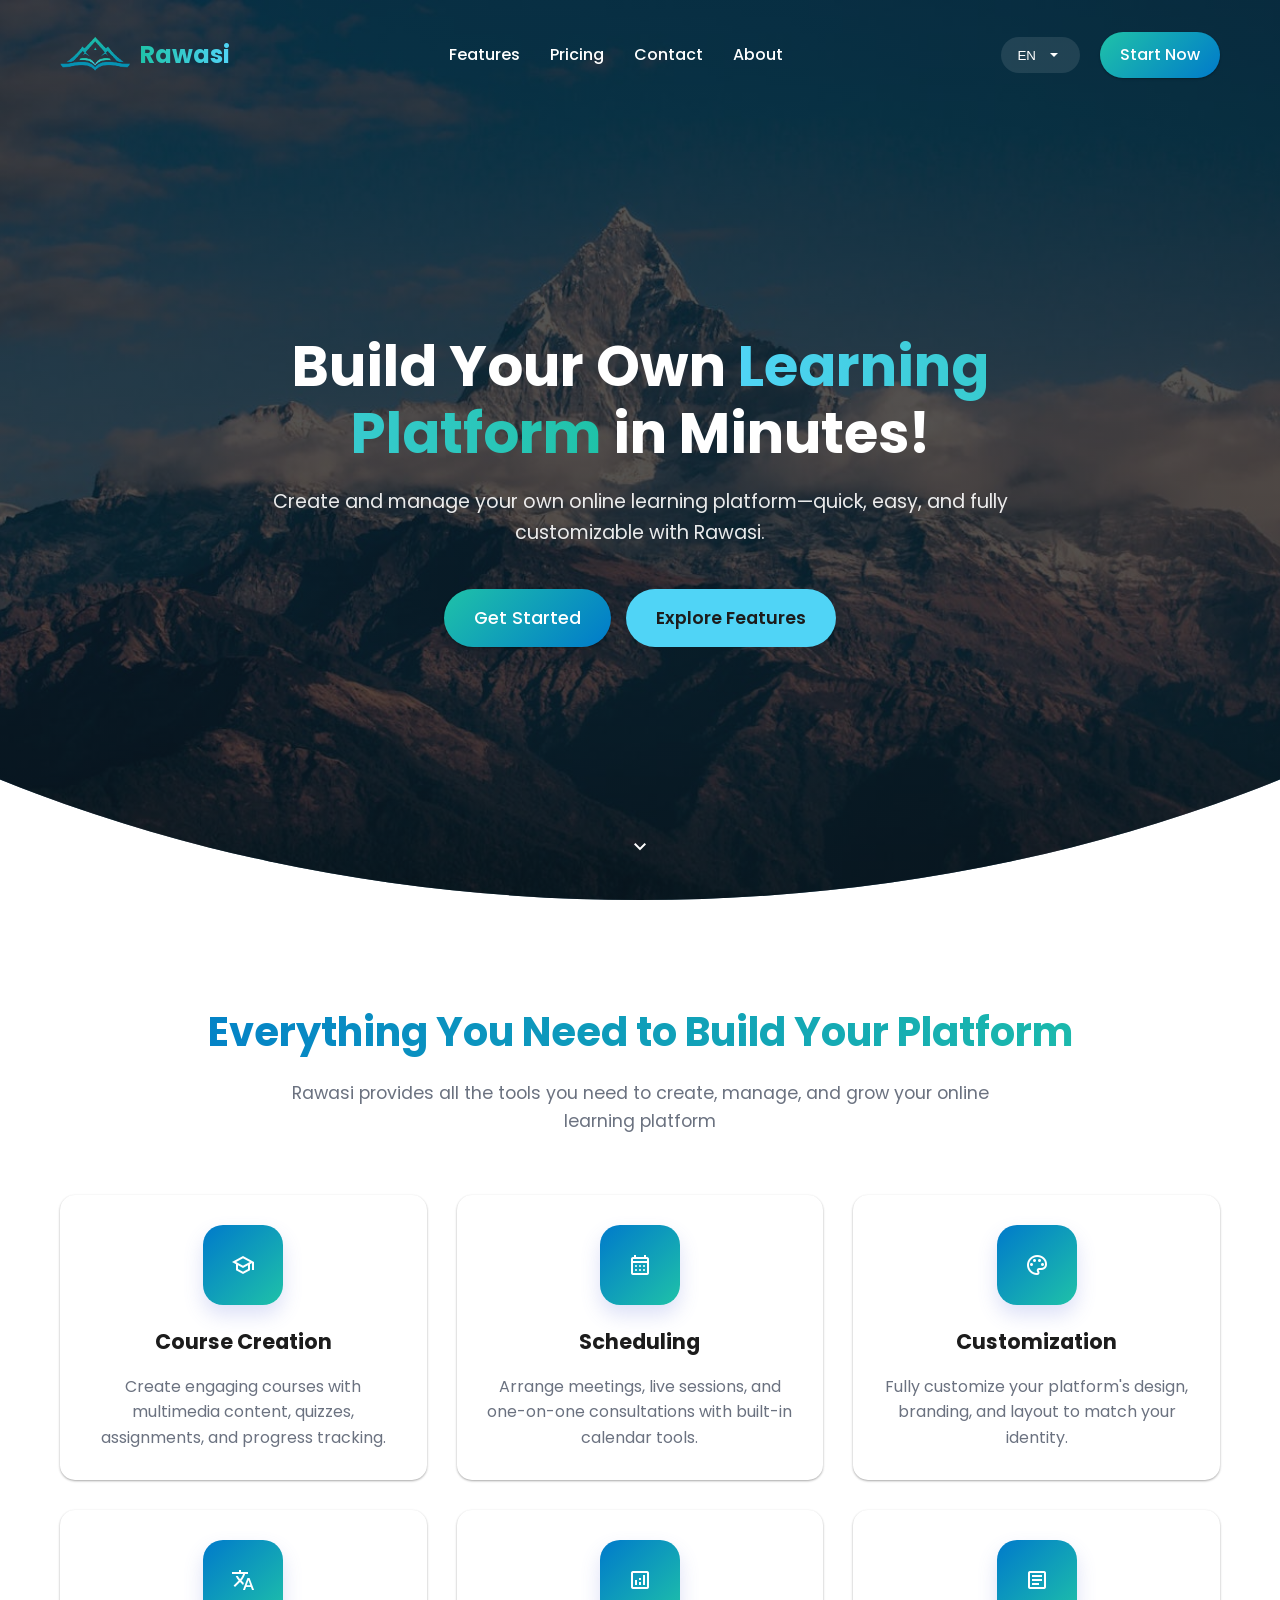
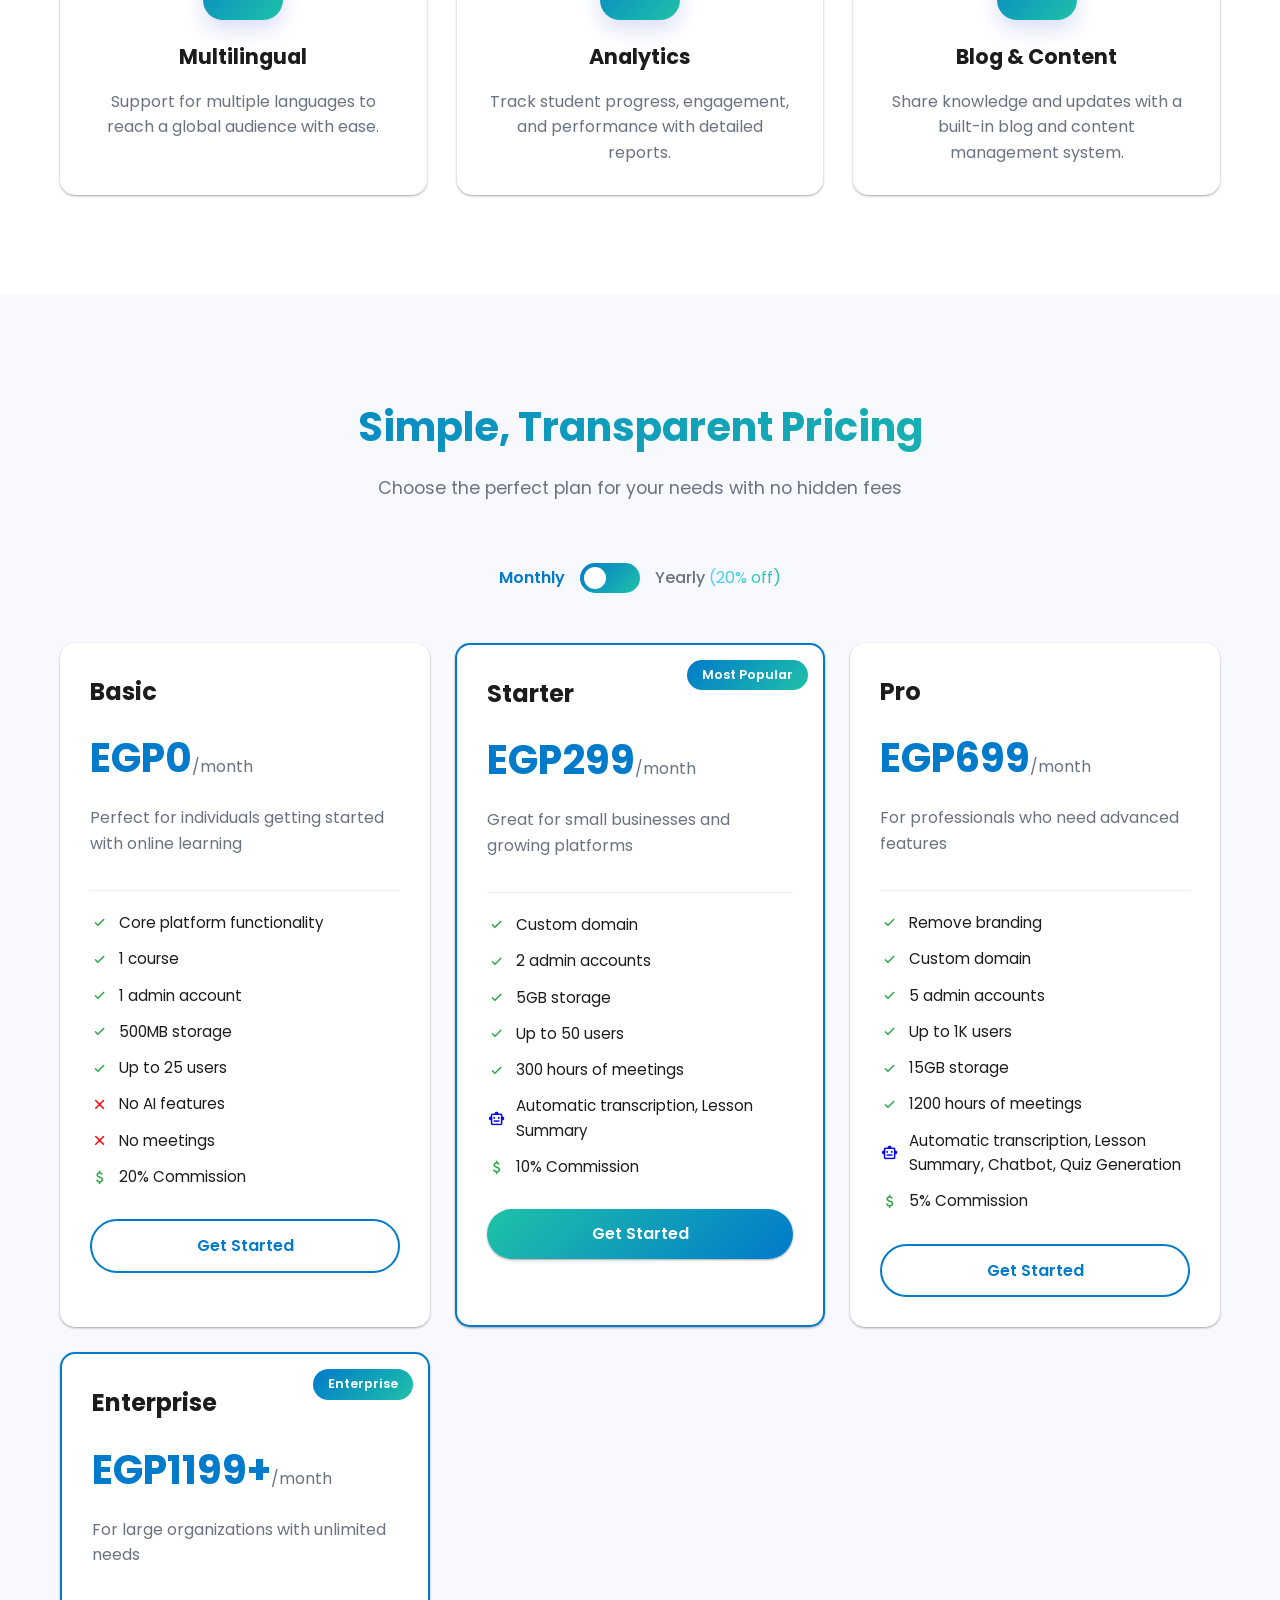
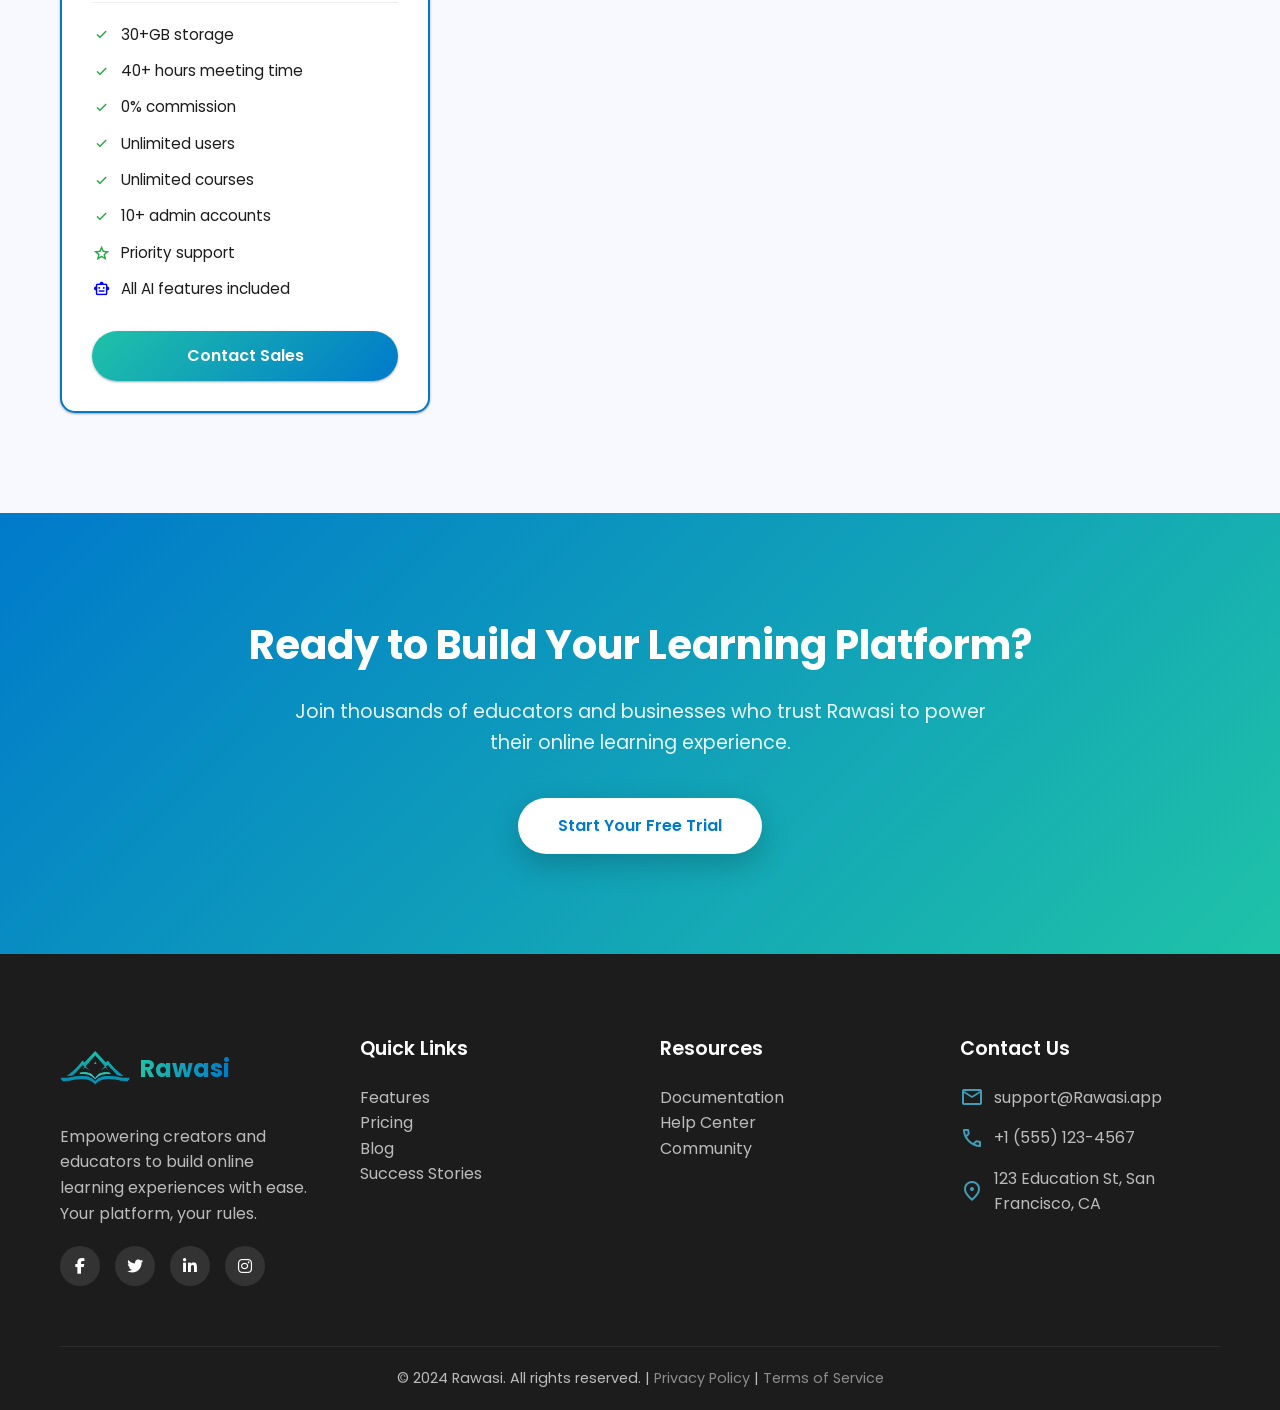
==== index.html @ 5685e694 "initial commit" ====
<!DOCTYPE html>
<html lang="en" dir="ltr">
<head>
    <meta charset="UTF-8">
    <title data-i18n="page_title">Rawasi - Build Your Learning Platform</title>
    <meta name="viewport" content="width=device-width, initial-scale=1.0">
    <meta http-equiv="Content-Language" content="en">
    <meta name="description" data-i18n="meta_description"
          content="Create and manage your own online learning platform with Rawasi - quick, easy, and fully customizable.">

    <!-- Fonts -->
    <link rel="stylesheet"
          href="https://fonts.googleapis.com/css2?family=Poppins:wght@300;400;500;600;700&display=swap">
    <link rel="stylesheet" href="https://fonts.googleapis.com/css2?family=Tajawal:wght@400;500;700&display=swap">
    <link rel="stylesheet"
          href="https://fonts.googleapis.com/css2?family=Material+Symbols+Outlined:opsz,wght,FILL,GRAD@24,400,1,0">
    <link rel="stylesheet" href="https://cdnjs.cloudflare.com/ajax/libs/font-awesome/6.4.0/css/all.min.css">
    <link rel="stylesheet" href="assets/css/index.css"/>
</head>
<body>
<!-- Header -->
<header id="header">
    <div class="container header-container">
        <a href="#" class="logo">
            <img src="assets/images/logo.png" alt="Rawasi Logo" id="logo-img">
            <span class="logo-text" data-i18n="Rawasi">Rawasi</span>
        </a>

        <nav class="nav-links" id="nav-links">
            <a href="#features" class="nav-link" data-i18n="nav_features">Features</a>
            <a href="#pricing" class="nav-link" data-i18n="nav_pricing">Pricing</a>
            <a href="#contact" class="nav-link" data-i18n="nav_contact">Contact</a>
            <a href="#about" class="nav-link" data-i18n="nav_about">About</a>

            <!-- Mobile Auth Buttons -->
            <div class="mobile-auth">
                <div class="language-dropdown">
                    <button class="dropdown-toggle" aria-expanded="false">
                        <span class="current-lang">EN</span>
                        <span class="material-symbols-outlined">arrow_drop_down</span>
                    </button>
                    <ul class="dropdown-menu">
                        <li>
                            <button data-lang="en">
                                <span class="flag-icon">🇬🇧</span> English
                            </button>
                        </li>
                        <li>
                            <button data-lang="ar">
                                <span class="flag-icon">🇪🇬</span> العربية
                            </button>
                        </li>
                    </ul>
                </div>
                <a href="sign-up.html" class="btn btn-primary" data-i18n="start_now">Get Started</a>
            </div>
        </nav>

        <div class="header-actions">
            <!-- Language Dropdown -->


            <!-- Desktop Auth Buttons -->
            <div class="desktop-auth">
                <div class="language-dropdown">
                    <button class="dropdown-toggle" aria-expanded="false">
                        <span class="current-lang">EN</span>
                        <span class="material-symbols-outlined">arrow_drop_down</span>
                    </button>
                    <ul class="dropdown-menu">
                        <li>
                            <button data-lang="en">
                                <span class="flag-icon">🇬🇧</span> English
                            </button>
                        </li>
                        <li>
                            <button data-lang="ar">
                                <span class="flag-icon">🇪🇬</span> العربية
                            </button>
                        </li>
                    </ul>
                </div>
                <a href="sign-up.html" class="btn btn-primary" data-i18n="start_now">Start Now</a>
            </div>
        </div>

        <button class="mobile-menu-btn" id="mobile-menu-btn">
            <span class="material-symbols-outlined">menu</span>
        </button>
    </div>
</header>

<!-- Hero Section -->
<section class="hero" id="home">
    <div class="container">
        <div class="hero-content">
            <h1 class="hero-title" data-i18n="hero_title"></h1>
            <p class="hero-subtitle" data-i18n="hero_subtitle"></p>
            <div class="hero-cta">
                <a href="#pricing" class="btn btn-primary btn-lg" data-i18n="hero_cta_primary">Get Started</a>
                <a href="#features" class="btn btn-accent btn-lg" data-i18n="hero_cta_secondary">Explore Features</a>
            </div>
        </div>
    </div>
    <a href="#features" class="scroll-down">
        <span class="material-symbols-outlined">expand_more</span>
    </a>
</section>

<!-- Features Section -->
<section class="section" id="features">
    <div class="container">
        <div class="section-title">
            <h2 data-i18n="features_title"></h2>
            <p data-i18n="features_subtitle"></p>
        </div>

        <div class="features-grid">
            <div class="feature-card">
                <div class="feature-icon">
                    <span class="material-symbols-outlined">school</span>
                </div>
                <h3 data-i18n="feature1_title">Course Creation</h3>
                <p data-i18n="feature1_desc">Create engaging courses with multimedia content, quizzes, assignments, and
                    progress tracking.</p>
            </div>

            <div class="feature-card">
                <div class="feature-icon">
                    <span class="material-symbols-outlined">calendar_month</span>
                </div>
                <h3 data-i18n="feature2_title">Scheduling</h3>
                <p data-i18n="feature2_desc">Arrange meetings, live sessions, and one-on-one consultations with built-in
                    calendar tools.</p>
            </div>

            <div class="feature-card">
                <div class="feature-icon">
                    <span class="material-symbols-outlined">palette</span>
                </div>
                <h3 data-i18n="feature3_title">Customization</h3>
                <p data-i18n="feature3_desc">Fully customize your platform's design, branding, and layout to match your
                    identity.</p>
            </div>

            <div class="feature-card">
                <div class="feature-icon">
                    <span class="material-symbols-outlined">translate</span>
                </div>
                <h3 data-i18n="feature4_title">Multilingual</h3>
                <p data-i18n="feature4_desc">Support for multiple languages to reach a global audience with ease.</p>
            </div>

            <div class="feature-card">
                <div class="feature-icon">
                    <span class="material-symbols-outlined">analytics</span>
                </div>
                <h3 data-i18n="feature5_title">Analytics</h3>
                <p data-i18n="feature5_desc">Track student progress, engagement, and performance with detailed
                    reports.</p>
            </div>

            <div class="feature-card">
                <div class="feature-icon">
                    <span class="material-symbols-outlined">article</span>
                </div>
                <h3 data-i18n="feature6_title">Blog & Content</h3>
                <p data-i18n="feature6_desc">Share knowledge and updates with a built-in blog and content management
                    system.</p>
            </div>
        </div>
    </div>
</section>

<!-- Pricing Section -->
<section class="section pricing" id="pricing">
    <div class="container">
        <div class="section-title">
            <h2 data-i18n="pricing_title">Simple, Transparent Pricing</h2>
            <p data-i18n="pricing_subtitle">Choose the perfect plan for your needs with no hidden fees</p>
        </div>

        <div class="toggle-container">
            <span class="toggle-label active" id="monthly-label" data-i18n="pricing_monthly">Monthly</span>
            <label class="toggle-switch">
                <input type="checkbox" id="plan-toggle">
                <span class="slider"></span>
            </label>
            <span >
  <span id="yearly-label" class="toggle-label" data-i18n="pricing_yearly">Yearly</span>
  <span class="highlight" data-i18n="pricing_discount">(20% off)</span>
</span>
        </div>

        <div class="pricing-cards">
            <div class="pricing-card">
                <h3 data-i18n="pricing_basic">Basic</h3>
                <div class="price" id="basic-price">EGP0<span data-i18n="pricing_month">/month</span></div>
                <p class="price-desc" data-i18n="pricing_basic_desc">Perfect for individuals getting started with online
                    learning</p>
                <div class="divider"></div>
                <div class="feature-list">
                    <div class="feature-item">
                        <span class="material-symbols-outlined icon">check</span>
                        <span data-i18n="pricing_feature1">Core platform functionality</span>
                    </div>
                    <div class="feature-item">
                        <span class="material-symbols-outlined icon">check</span>
                        <span data-i18n="pricing_feature14">1 course</span>
                    </div>
                    <div class="feature-item">
                        <span class="material-symbols-outlined icon">check</span>
                        <span data-i18n="pricing_feature3">1 admin account</span>
                    </div>
                    <div class="feature-item">
                        <span class="material-symbols-outlined icon">check</span>
                        <span data-i18n="pricing_feature4">1GB storage</span>
                    </div>
                    <div class="feature-item">
                        <span class="material-symbols-outlined icon">check</span>
                        <span data-i18n="pricing_feature5">Up to 25 users</span>
                    </div>
                    <div class="feature-item">
                        <span class="material-symbols-outlined icon" style="color: red;">close</span>
                        <span data-i18n="pricing_feature17">No AI features</span>
                    </div>
                    <div class="feature-item">
                        <span class="material-symbols-outlined icon" style="color: red;">close</span>
                        <span data-i18n="pricing_feature22">No meetings</span>
                    </div>
                    <div class="feature-item">
                        <span class="material-symbols-outlined icon">attach_money</span>
                        <span data-i18n="pricing_feature23">20% Commission</span>
                    </div>
                </div>
                <a href="sign-up.html" class="pricing-btn btn-outline-primary" data-i18n="pricing_button">Get Started</a>
            </div>

            <div class="pricing-card popular">
                <div class="popular-badge" data-i18n="pricing_popular">Most Popular</div>
                <h3 data-i18n="pricing_starter">Starter</h3>
                <div class="price" id="starter-price">EGP299<span data-i18n="pricing_month">/month</span></div>
                <p class="price-desc" data-i18n="pricing_starter_desc">Great for small businesses and growing
                    platforms</p>
                <div class="divider"></div>
                <div class="feature-list">
                    <div class="feature-item">
                        <span class="material-symbols-outlined icon">check</span>
                        <span data-i18n="pricing_feature12">Custom domain</span>
                    </div>
                    <div class="feature-item">
                        <span class="material-symbols-outlined icon">check</span>
                        <span data-i18n="pricing_feature8">2 admin accounts</span>
                    </div>
                    <div class="feature-item">
                        <span class="material-symbols-outlined icon">check</span>
                        <span data-i18n="pricing_feature9">10GB storage</span>
                    </div>
                    <div class="feature-item">
                        <span class="material-symbols-outlined icon">check</span>
                        <span data-i18n="pricing_feature10">Up to 100 users</span>
                    </div>
                    <div class="feature-item">
                        <span class="material-symbols-outlined icon">check</span>
                        <span data-i18n="pricing_feature20">300 hours of meetings</span>
                    </div>
                    <div class="feature-item">
                        <span class="material-symbols-outlined icon" style="color: blue;">smart_toy</span>
                        <span data-i18n="pricing_feature18">Automatic transcription, Lesson Summary</span>
                    </div>
                    <div class="feature-item">
                        <span class="material-symbols-outlined icon">attach_money</span>
                        <span data-i18n="pricing_feature24">10% Commission</span>
                    </div>
                </div>
                <a href="sign-up.html" class="pricing-btn btn-primary" data-i18n="pricing_button">Get Started</a>
            </div>

            <div class="pricing-card">
                <h3 data-i18n="pricing_pro">Pro</h3>
                <div class="price" id="pro-price">EGP699<span data-i18n="pricing_month">/month</span></div>
                <p class="price-desc" data-i18n="pricing_pro_desc">For professionals who need advanced features</p>
                <div class="divider"></div>
                <div class="feature-list">
                    <div class="feature-item">
                        <span class="material-symbols-outlined icon">check</span>
                        <span data-i18n="pricing_feature6">Remove branding</span>
                    </div>
                    <div class="feature-item">
                        <span class="material-symbols-outlined icon">check</span>
                        <span data-i18n="pricing_feature12">Custom domain</span>
                    </div>
                    <div class="feature-item">
                        <span class="material-symbols-outlined icon">check</span>
                        <span data-i18n="pricing_feature13">5 admin accounts</span>
                    </div>
                    <div class="feature-item">
                        <span class="material-symbols-outlined icon">check</span>
                        <span data-i18n="pricing_feature15">Up to 1K users</span>
                    </div>
                    <div class="feature-item">
                        <span class="material-symbols-outlined icon">check</span>
                        <span data-i18n="pricing_feature16">15GB Storage</span>
                    </div>
                    <div class="feature-item">
                        <span class="material-symbols-outlined icon">check</span>
                        <span data-i18n="pricing_feature21">1200 hours of meetings</span>
                    </div>
                    <div class="feature-item">
                        <span class="material-symbols-outlined icon" style="color: blue;">smart_toy</span>
                        <span data-i18n="pricing_feature19">Automatic transcription, Lesson Summary, Chatbot, Quiz Generation</span>
                    </div>
                    <div class="feature-item">
                        <span class="material-symbols-outlined icon">attach_money</span>
                        <span data-i18n="pricing_feature25">5% Commission</span>
                    </div>
                </div>
                <a href="sign-up.html" class="pricing-btn btn-outline-primary" data-i18n="pricing_button">Get Started</a>
            </div>
            <div class="pricing-card popular">
                <div class="popular-badge" data-i18n="pricing_enterprise_badge">Enterprise</div>
                <h3 data-i18n="pricing_enterprise">Enterprise</h3>
                <div class="price" id="enterprise-price">EGP1199+<span data-i18n="pricing_month">/month</span></div>
                <p class="price-desc" data-i18n="pricing_enterprise_desc">For large organizations with unlimited needs</p>
                <div class="divider"></div>
                <div class="feature-list">
                    <div class="feature-item">
                        <span class="material-symbols-outlined icon">check</span>
                        <span data-i18n="pricing_feature26">30+GB storage</span>
                    </div>
                    <div class="feature-item">
                        <span class="material-symbols-outlined icon">check</span>
                        <span data-i18n="pricing_feature27">40+ hours meeting time</span>
                    </div>
                    <div class="feature-item">
                        <span class="material-symbols-outlined icon">check</span>
                        <span data-i18n="pricing_feature28">0% commission</span>
                    </div>
                    <div class="feature-item">
                        <span class="material-symbols-outlined icon">check</span>
                        <span data-i18n="pricing_feature29">Unlimited users</span>
                    </div>
                    <div class="feature-item">
                        <span class="material-symbols-outlined icon">check</span>
                        <span data-i18n="pricing_feature30">Unlimited courses</span>
                    </div>
                    <div class="feature-item">
                        <span class="material-symbols-outlined icon">check</span>
                        <span data-i18n="pricing_feature31">10+ admin accounts</span>
                    </div>
                    <div class="feature-item">
                        <span class="material-symbols-outlined icon">star</span>
                        <span data-i18n="pricing_feature32">Priority support</span>
                    </div>
                    <div class="feature-item">
                        <span class="material-symbols-outlined icon" style="color: blue;">smart_toy</span>
                        <span data-i18n="pricing_feature33">All AI features included</span>
                    </div>
                </div>
                <a href="#" class="pricing-btn btn-primary" data-i18n="pricing_button_enterprise">Contact Sales</a>
            </div>
        </div>
    </div>
</section>

<!-- CTA Section -->
<section class="cta">
    <div class="container">
        <h2 data-i18n="cta_title">Ready to Build Your Learning Platform?</h2>
        <p data-i18n="cta_subtitle">Join thousands of educators and businesses who trust Rawasi to power their online
            learning experience.</p>
        <a href="sign-up.html" class="cta-btn" data-i18n="cta_button">Start Your Free Trial</a>
    </div>
</section>

<!-- Footer -->
<footer>
    <div class="container">
        <div class="footer-content">
            <div class="footer-about">
                <div class="footer-logo">
                    <img src="assets/images/logo.png" alt="Rawasi Logo">
                    <span class="footer-logo-text" data-i18n="Rawasi">Rawasi</span>
                </div>
                <p data-i18n="footer_about">Empowering creators and educators to build online learning experiences with
                    ease. Your platform, your rules.</p>
                <div class="social-links">
                    <a href="#" class="social-link"><i class="fab fa-facebook-f"></i></a>
                    <a href="#" class="social-link"><i class="fab fa-twitter"></i></a>
                    <a href="#" class="social-link"><i class="fab fa-linkedin-in"></i></a>
                    <a href="#" class="social-link"><i class="fab fa-instagram"></i></a>
                </div>
            </div>

            <div class="footer-links">
                <h3 class="footer-heading" data-i18n="footer_links1">Quick Links</h3>
                <ul class="footer-links">
                    <li><a href="#features" class="footer-link" data-i18n="footer_link1">Features</a></li>
                    <li><a href="#pricing" class="footer-link" data-i18n="footer_link2">Pricing</a></li>
                    <li><a href="#" class="footer-link" data-i18n="footer_link3">Blog</a></li>
                    <li><a href="#" class="footer-link" data-i18n="footer_link4">Success Stories</a></li>
                </ul>
            </div>

            <div class="footer-links">
                <h3 class="footer-heading" data-i18n="footer_links2">Resources</h3>
                <ul class="footer-links">
                    <li><a href="#" class="footer-link" data-i18n="footer_link5">Documentation</a></li>
                    <li><a href="#" class="footer-link" data-i18n="footer_link6">Help Center</a></li>
                    <li><a href="#" class="footer-link" data-i18n="footer_link7">Community</a></li>
                </ul>
            </div>

            <div class="footer-contact">
                <h3 class="footer-heading" data-i18n="footer_contact">Contact Us</h3>
                <p><span class="material-symbols-outlined icon">mail</span> <span data-i18n="footer_email">support@rawasi.app</span>
                </p>
                <p><span class="material-symbols-outlined icon">call</span> <span data-i18n="footer_phone">+1 (555) 123-4567</span>
                </p>
                <p><span class="material-symbols-outlined icon">location_on</span> <span data-i18n="footer_address">123 Education St, San Francisco, CA</span>
                </p>
            </div>
        </div>

        <div class="footer-bottom">
            <p>&copy; <span data-i18n="footer_copyright">2024 Rawasi. All rights reserved.</span> | <a href="#"
                                                                                                        class="footer-link"
                                                                                                        data-i18n="footer_privacy">Privacy
                Policy</a> | <a href="#" class="footer-link" data-i18n="footer_terms">Terms of Service</a></p>
        </div>
    </div>
</footer>

<!-- Localization Script -->
<script src="assets/js/localization.js"></script>
<script src="assets/js/config.js"></script>

<!-- Main Script -->
<script>
    // Mobile Menu Toggle
    const mobileMenuBtn = document.getElementById('mobile-menu-btn');
    const navLinks = document.getElementById('nav-links');

    mobileMenuBtn.addEventListener('click', () => {
        navLinks.classList.toggle('active');
        mobileMenuBtn.innerHTML = navLinks.classList.contains('active') ?
            '<span class="material-symbols-outlined">close</span>' :
            '<span class="material-symbols-outlined">menu</span>';
    });

    // Close mobile menu when clicking a link
    document.querySelectorAll('.nav-link').forEach(link => {
        link.addEventListener('click', () => {
            navLinks.classList.remove('active');
            mobileMenuBtn.innerHTML = '<span class="material-symbols-outlined">menu</span>';
        });
    });

    // Header scroll effect
    const header = document.getElementById('header');
    window.addEventListener('scroll', () => {
        if (window.scrollY > 50) {
            header.classList.add('scrolled');
        } else {
            header.classList.remove('scrolled');
        }
        const hero = document.querySelector('.hero');
        if (window.scrollY > 100) {
            hero.classList.add('scrolled');
        } else {
            hero.classList.remove('scrolled');
        }
    });

    // Pricing toggle
    const planToggle = document.getElementById('plan-toggle');
    const monthlyLabel = document.getElementById('monthly-label');
    const yearlyLabel = document.getElementById('yearly-label');
    const basicPrice = document.getElementById('basic-price');
    const starterPrice = document.getElementById('starter-price');
    const proPrice = document.getElementById('pro-price');
    const enterprisePrice = document.getElementById('enterprise-price');

    planToggle.addEventListener('change', function () {
        if (this.checked) {
            // Yearly pricing (20% discount)
            monthlyLabel.classList.remove('active');
            yearlyLabel.classList.add('active');
            starterPrice.innerHTML = '$10<span>/month</span>';
            proPrice.innerHTML = '$32<span>/month</span>';
            enterprisePrice.innerHTML = '$128<span>/month</span>';
        } else {
            // Monthly pricing
            monthlyLabel.classList.add('active');
            yearlyLabel.classList.remove('active');
            starterPrice.innerHTML = '$12<span>/month</span>';
            proPrice.innerHTML = '$40<span>/month</span>';
            enterprisePrice.innerHTML = '$160<span>/month</span>';
        }
    });

    // Scroll animations
    const animateElements = document.querySelectorAll('.animate');

    const observer = new IntersectionObserver((entries) => {
        entries.forEach(entry => {
            if (entry.isIntersecting) {
                entry.target.classList.add(entry.target.dataset.animation);
            }
        });
    }, {
        threshold: 0.1
    });

    animateElements.forEach(element => {
        observer.observe(element);
    });

    // Smooth scrolling for anchor links
    document.querySelectorAll('a[href^="#"]').forEach(anchor => {
        anchor.addEventListener('click', function (e) {
            e.preventDefault();

            const targetId = this.getAttribute('href');
            if (targetId === '#') return;

            const targetElement = document.querySelector(targetId);
            if (targetElement) {
                window.scrollTo({
                    top: targetElement.offsetTop - 80,
                    behavior: 'smooth'
                });
            }
        });
    });

    // Enhanced Language Dropdown
    const desktopDropdownToggle = document.querySelector('.desktop-auth .dropdown-toggle');
    const mobileDropdownToggle = document.querySelector('.mobile-auth .dropdown-toggle');
    const mobileDropdownMenu = document.querySelector('.mobile-auth .dropdown-menu');
    const desktopDropdownMenu = document.querySelector('.desktop-auth .dropdown-menu');

    // Desktop dropdown toggle
    desktopDropdownToggle.addEventListener('click', function(e) {
        e.stopPropagation();
        const isExpanded = this.getAttribute('aria-expanded') === 'true';
        this.setAttribute('aria-expanded', !isExpanded);
        desktopDropdownMenu.classList.toggle('show'); // Toggle the menu, not the toggle button
    });

    // Mobile dropdown toggle
    mobileDropdownToggle.addEventListener('click', function(e) {
        e.stopPropagation();
        const isExpanded = this.getAttribute('aria-expanded') === 'true';
        this.setAttribute('aria-expanded', !isExpanded);
        mobileDropdownMenu.classList.toggle('show'); // Toggle the menu, not the toggle button
    });

    // Close dropdown when clicking outside
    document.addEventListener('click', function(e) {
        // Close desktop dropdown if clicked outside
        if (!e.target.closest('.desktop-auth .language-dropdown')) {
            desktopDropdownToggle.setAttribute('aria-expanded', 'false');
            desktopDropdownMenu.classList.remove('show');
        }

        // Close mobile dropdown if clicked outside (and mobile menu is open)
        if (navLinks.classList.contains('active') && !e.target.closest('.mobile-auth .language-dropdown')) {
            mobileDropdownToggle.setAttribute('aria-expanded', 'false');
            mobileDropdownMenu.classList.remove('show');
        }
    });

    // Language selection
    document.querySelectorAll('.dropdown-menu button').forEach(btn => {
        btn.addEventListener('click', function(e) {
            e.stopPropagation();
            const lang = this.dataset.lang;
            updatePageLanguage(lang);

            // Close both dropdowns
            mobileDropdownToggle.setAttribute('aria-expanded', 'false');
            desktopDropdownToggle.setAttribute('aria-expanded', 'false');
            mobileDropdownMenu.classList.remove('show');
            desktopDropdownMenu.classList.remove('show');

            // Update language display
            document.querySelectorAll('.current-lang').forEach(e => e.textContent = lang === 'en' ? 'EN' : 'الع');
        });
    });

    // Update language display on load
    function updateLanguageDisplay(lang) {
        document.querySelectorAll('.current-lang').forEach(e => e.textContent = lang === 'en' ? 'EN' : 'الع');
    }

    // Initialize language
    document.addEventListener('DOMContentLoaded', () => {
        const savedLang = localStorage.getItem('Rawasi-lang') || 'en';
        updatePageLanguage(savedLang);
        updateLanguageDisplay(savedLang);
    });
</script>
</body>
</html>
---- assets/css/index.css ----
:root {
    --primary: #007ACB;        /* Main blue from the mountain */
    --primary-dark: #005F9A;   /* Darker shade for hover/effects */
    --secondary: #1FC2A8;      /* Greenish-teal from the base/book */
    --accent: #50D4F6;         /* Light cyan accent (snow/highlight) */
    --accent-light: #A1ECFB;   /* Lighter aqua tone */
    --neutral: #F5F7F9;        /* Light neutral for backgrounds */
    --dark: #1C1C1C;           /* Almost black for contrast */
    --light: #FFFFFF;          /* Pure white */
    --gray: #6B7280;           /* Medium gray for UI */
    --success: #28A745;
    --warning: #FFC107;
    --danger: #DC3545;
    --transition: all 0.3s cubic-bezier(0.25, 0.8, 0.25, 1);
    --shadow-sm: 0 1px 3px rgba(0, 0, 0, 0.12), 0 1px 2px rgba(0, 0, 0, 0.24);
    --shadow-md: 0 4px 6px rgba(0, 0, 0, 0.1), 0 1px 3px rgba(0, 0, 0, 0.08);
    --shadow-lg: 0 10px 20px rgba(0, 0, 0, 0.1), 0 6px 6px rgba(0, 0, 0, 0.1);
    --shadow-xl: 0 15px 30px rgba(0, 0, 0, 0.11), 0 10px 10px rgba(0, 0, 0, 0.08);
}


* {
    margin: 0;
    padding: 0;
    box-sizing: border-box;
}

ul {
    list-style: none;
}

body {
    font-family: 'Poppins', sans-serif;
    color: var(--dark);
    line-height: 1.6;
    overflow-x: hidden;
    background-color: var(--light);
}

a {
    text-decoration: none;
    color: inherit;
}

.container {
    width: 100%;
    max-width: 1200px;
    margin: 0 auto;
    padding: 0 20px;
}

/* Animations */
@keyframes fadeIn {
    from {
        opacity: 0;
    }
    to {
        opacity: 1;
    }
}

@keyframes slideUp {
    from {
        opacity: 0;
        transform: translateY(30px);
    }
    to {
        opacity: 1;
        transform: translateY(0);
    }
}

@keyframes slideLeft {
    from {
        opacity: 0;
        transform: translateX(30px);
    }
    to {
        opacity: 1;
        transform: translateX(0);
    }
}

@keyframes slideRight {
    from {
        opacity: 0;
        transform: translateX(-30px);
    }
    to {
        opacity: 1;
        transform: translateX(0);
    }
}

/* Add to your CSS: */
.desktop-auth {
    display: flex;
    align-items: center;
}

.mobile-auth {
    display: none;
}

@media (max-width: 768px) {
    .desktop-auth {
        display: none;
    }

    .mobile-auth {
        display: flex;
        flex-direction: column;
        gap: 10px;
        padding: 20px;
        margin-top: auto; /* Push to bottom of drawer */
    }

    .mobile-auth .btn {
        width: 100%;
    }
}

@keyframes float {
    0% {
        transform: translateY(0px);
    }
    50% {
        transform: translateY(-10px);
    }
    100% {
        transform: translateY(0px);
    }
}

/* Add dropdown styles: */
.language-dropdown {
    position: relative;
    margin-right: 15px;
}

.dropdown-toggle {
    display: flex;
    align-items: center;
    background: none;
    border: none;
    color: white;
    cursor: pointer;
    gap: 5px;
}

.dropdown-menu {
    position: absolute;
    right: 0;
    top: 100%;
    background: white;
    border-radius: 8px;
    box-shadow: 0 2px 10px rgba(0, 0, 0, 0.1);
    padding: 10px 0;
    min-width: 120px;
    display: none;
    z-index: 100;
}

.dropdown-menu.show {
    display: block;
}

.dropdown-menu button {
    width: 100%;
    text-align: left;
    padding: 8px 15px;
    background: none;
    border: none;
    cursor: pointer;
}

/* Mobile styles */
@media (max-width: 768px) {
    .language-dropdown {
        margin: 20px 0;
        width: 100%;
    }

    .dropdown-menu {
        position: static;
        width: 100%;
    }
}

.animate {
    opacity: 0;
}

.fade-in {
    animation: fadeIn 1s ease forwards;
}

.slide-up {
    animation: slideUp 0.8s ease forwards;
}

.slide-left {
    animation: slideLeft 0.8s ease forwards;
}

.slide-right {
    animation: slideRight 0.8s ease forwards;
}

.float {
    animation: float 3s ease-in-out infinite;
}

.delay-1 {
    animation-delay: 0.2s;
}

.delay-2 {
    animation-delay: 0.4s;
}

.delay-3 {
    animation-delay: 0.6s;
}

.delay-4 {
    animation-delay: 0.8s;
}

/* Header */
header {
    position: fixed;
    top: 0;
    left: 0;
    width: 100%;
    padding: 20px 0;
    z-index: 1000;
    transition: var(--transition);
}

header.scrolled {
    background-color: var(--primary);
    box-shadow: var(--shadow-md);
    padding: 15px 0;
}

.header-container {
    display: flex;
    justify-content: space-between;
    align-items: center;
}

.logo {
    display: flex;
    align-items: center;
    gap: 10px;

}

.scrolled .logo {
    filter: brightness(0) invert(1);
}

.scrolled .logo-text {
    color: white;
}

.logo img {
    width: 70px;
    height: 70px;
}

.logo-text {
    font-size: 1.5rem;
    font-weight: 700;
    background: linear-gradient(90deg, var(--secondary), var(--accent));
    -webkit-background-clip: text;
    background-clip: text;
    color: transparent;
}

.nav-links {
    display: flex;
    gap: 30px;
}

.nav-link {
    color: white;
    font-weight: 500;
    position: relative;
    transition: var(--transition);
}

.nav-link:hover {
    color: var(--accent);
}

.nav-link::after {
    content: '';
    position: absolute;
    bottom: -5px;
    left: 0;
    width: 0;
    height: 2px;
    background: var(--accent);
    transition: var(--transition);
}

.nav-link:hover::after {
    width: 100%;
}

.header-actions {
    display: flex;
    gap: 15px;
}

/* Updated Header Actions */
.header-actions {
    display: flex;
    align-items: center;
    gap: 15px;
}

/* Language Dropdown - Enhanced */
.language-dropdown {
    position: relative;
    margin-right: 10px;
}

.dropdown-toggle {
    display: flex;
    align-items: center;
    background: rgba(255, 255, 255, 0.1);
    border: none;
    color: white;
    cursor: pointer;
    gap: 8px;
    padding: 8px 16px;
    border-radius: 30px;
    font-weight: 500;
    transition: var(--transition);
    margin: auto;
}

.dropdown-toggle:hover {
    background: rgba(255, 255, 255, 0.2);
}

.dropdown-toggle .material-symbols-outlined {
    font-size: 20px;
    transition: transform 0.3s ease;
}

.dropdown-toggle[aria-expanded="true"] .material-symbols-outlined {
    transform: rotate(180deg);
}

.dropdown-menu {
    position: absolute;
    right: 0;
    top: calc(100% + 10px);
    background: white;
    border-radius: 12px;
    box-shadow: var(--shadow-xl);
    padding: 10px 0;
    min-width: 140px;
    display: none;
    z-index: 100;
    opacity: 0;
    transform: translateY(10px);
    transition: all 0.3s ease;
}

.dropdown-menu.show {
    display: block;
    opacity: 1;
    transform: translateY(0);
}

.dropdown-menu button {
    width: 100%;
    text-align: left;
    padding: 10px 20px;
    background: none;
    border: none;
    cursor: pointer;
    display: flex;
    align-items: center;
    gap: 10px;
    transition: var(--transition);
}

.dropdown-menu button:hover {
    background: rgba(78, 99, 217, 0.1);
    color: var(--primary);
}

/* Auth Buttons - Desktop */
.desktop-auth {
    display: flex;
    gap: 10px;
}

/* Auth Buttons - Mobile */
.mobile-auth {
    display: none;
    flex-direction: column;
    gap: 12px;
    padding: 20px;
    margin-top: 20px;
    width: 100%;
}

.mobile-auth .btn {
    width: 100%;
    text-align: center;
}

/* Mobile Menu Adjustments */
@media (max-width: 768px) {
    .desktop-auth {
        display: none;
    }

    .mobile-auth {
        display: flex;
    }

    .language-dropdown {
        margin: 20px 0;
        width: 100%;
    }

    .dropdown-menu {
        width: 100%;
        box-shadow: none;
        background: rgba(255, 255, 255);
    }

    .dropdown-menu button {
        color: black;
        padding: 12px 20px;
    }

    .dropdown-menu button:hover {
        background: var(--primary);
        color: white;
    }

    .nav-links {
        align-items: flex-start;
        padding: 30px;
    }
}

.btn {
    display: inline-flex;
    align-items: center;
    justify-content: center;
    padding: 10px 20px;
    border-radius: 30px;
    font-weight: 500;
    transition: var(--transition);
    cursor: pointer;
}

.btn-outline {
    border: 2px solid white;
    color: white;
    background: transparent;
}

.btn-outline:hover {
    background: white;
    color: var(--dark);
}

.btn-primary {
    background: linear-gradient(135deg, var(--secondary), var(--primary));
    color: white;
    border: none;
    box-shadow: var(--shadow-sm);
}

.btn-primary:hover {
    transform: translateY(-2px);
    box-shadow: var(--shadow-md);
}

.mobile-menu-btn {
    display: none;
    background: none;
    border: none;
    color: white;
    font-size: 1.5rem;
    cursor: pointer;
}

/* Hero Section */
.hero {
    position: relative;
    height: 100vh;
    min-height: 700px;
    display: flex;
    align-items: center;
    background: linear-gradient(rgba(11, 12, 13, 0.7), rgba(11, 12, 13, 0.7)), url('../images/background.jpg') no-repeat center center/cover;
    overflow: hidden;
    clip-path: ellipse(100% 100% at 50% 0%);
}


.hero-content {
    text-align: center;
    color: white;
    max-width: 800px;
    margin: 0 auto;
    padding-top: 80px;
}

.hero-title {
    font-size: 3.5rem;
    font-weight: 700;
    margin-bottom: 20px;
    line-height: 1.2;
}

.hero-subtitle {
    font-size: 1.2rem;
    margin-bottom: 30px;
    opacity: 0.9;
}

.highlight {
    background: linear-gradient(90deg, var(--accent), var(--secondary));
    -webkit-background-clip: text;
    background-clip: text;
    color: transparent;
}

.hero-cta {
    display: flex;
    gap: 15px;
    justify-content: center;
    margin-top: 40px;
}

.btn-lg {
    padding: 15px 30px;
    font-size: 1.1rem;
}

.btn-accent {
    background: var(--accent);
    color: var(--dark);
    font-weight: 600;
}

.btn-accent:hover {
    transform: translateY(-2px);
    box-shadow: 0 10px 20px rgba(56, 224, 242, 0.3);
}

.scroll-down {
    position: absolute;
    bottom: 30px;
    left: 50%;
    transform: translateX(-50%);
    color: white;
    font-size: 1.5rem;
    animation: float 2s ease-in-out infinite;
    cursor: pointer;
}

/* Features Section */
.section {
    padding: 100px 0;
}

.section-title {
    text-align: center;
    margin-bottom: 60px;
}

.section-title h2 {
    font-size: 2.5rem;
    font-weight: 700;
    margin-bottom: 15px;
    background: linear-gradient(90deg, var(--primary), var(--secondary));
    -webkit-background-clip: text;
    background-clip: text;
    color: transparent;
}

.section-title p {
    font-size: 1.1rem;
    color: var(--gray);
    max-width: 700px;
    margin: 0 auto;
}

.features-grid {
    display: grid;
    grid-template-columns: repeat(auto-fit, minmax(300px, 1fr));
    gap: 30px;
}

.feature-card {
    background: white;
    border-radius: 15px;
    padding: 30px;
    box-shadow: var(--shadow-sm);
    transition: var(--transition);
    text-align: center;
}

.feature-card:hover {
    transform: translateY(-10px);
    box-shadow: var(--shadow-lg);
}

.feature-icon {
    width: 80px;
    height: 80px;
    margin: 0 auto 20px;
    display: flex;
    align-items: center;
    justify-content: center;
    background: linear-gradient(135deg, var(--primary), var(--secondary));
    border-radius: 20px;
    color: white;
    font-size: 2rem;
    box-shadow: 0 10px 20px rgba(78, 99, 217, 0.2);
}

.feature-card h3 {
    font-size: 1.3rem;
    margin-bottom: 15px;
    color: var(--dark);
}

.feature-card p {
    color: var(--gray);
}

/* Pricing Section */
.pricing {
    background-color: #f8f9ff;
}

.toggle-container {
    display: flex;
    align-items: center;
    justify-content: center;
    margin-bottom: 50px;
    gap: 15px;
}

.toggle-label {
    font-weight: 500;
    color: var(--gray);
    transition: var(--transition);
}

.toggle-label.active {
    color: var(--primary);
    font-weight: 600;
}

.toggle-switch {
    position: relative;
    display: inline-block;
    width: 60px;
    height: 30px;
}

.toggle-switch input {
    opacity: 0;
    width: 0;
    height: 0;
}

.slider {
    position: absolute;
    cursor: pointer;
    top: 0;
    left: 0;
    right: 0;
    bottom: 0;
    background: linear-gradient(135deg, var(--primary), var(--secondary));
    transition: var(--transition);
    border-radius: 34px;
}

.slider:before {
    position: absolute;
    content: "";
    height: 22px;
    width: 22px;
    left: 4px;
    bottom: 4px;
    background-color: white;
    transition: var(--transition);
    border-radius: 50%;
}

input:checked + .slider:before {
    transform: translateX(30px);
}

.pricing-cards {
    display: grid;
    grid-template-columns: repeat(auto-fit, minmax(280px, 1fr));
    gap: 25px;
}

.pricing-card {
    background: white;
    border-radius: 15px;
    padding: 30px;
    box-shadow: var(--shadow-sm);
    transition: var(--transition);
    position: relative;
    overflow: hidden;
}

.pricing-card:hover {
    transform: translateY(-5px);
    box-shadow: var(--shadow-md);
}

.pricing-card.popular {
    border: 2px solid var(--primary);
    position: relative;
}

.popular-badge {
    position: absolute;
    top: 15px;
    right: 15px;
    background: linear-gradient(135deg, var(--primary), var(--secondary));
    color: white;
    padding: 5px 15px;
    border-radius: 20px;
    font-size: 0.8rem;
    font-weight: 600;
}

.pricing-card h3 {
    font-size: 1.5rem;
    margin-bottom: 15px;
    color: var(--dark);
}

.price {
    font-size: 2.5rem;
    font-weight: 700;
    margin-bottom: 15px;
    color: var(--primary);
}

.price span {
    font-size: 1rem;
    font-weight: 400;
    color: var(--gray);
}

.price-desc {
    color: var(--gray);
    margin-bottom: 25px;
    min-height: 60px;
}

.divider {
    height: 1px;
    background: #eee;
    margin: 20px 0;
}

.feature-list {
    margin-bottom: 30px;
}

.feature-item {
    display: flex;
    align-items: center;
    margin-bottom: 12px;
    font-size: 0.95rem;
}

.feature-item .icon {
    color: var(--success);
    margin-right: 10px;
    font-size: 1.2rem;
}

.pricing-btn {
    width: 100%;
    padding: 12px;
    border-radius: 30px;
    font-weight: 600;
    transition: var(--transition);
    text-align: center;
    display: block;
}

.btn-outline-primary {
    border: 2px solid var(--primary);
    color: var(--primary);
    background: transparent;
}

.btn-outline-primary:hover {
    background: var(--primary);
    color: white;
}

/* CTA Section */
.cta {
    background: linear-gradient(135deg, var(--primary), var(--secondary));
    color: white;
    padding: 100px 0;
    text-align: center;
    position: relative;
    overflow: hidden;
}

.cta::before {
    content: '';
    position: absolute;
    top: 0;
    left: 0;
    width: 100%;
    height: 100%;
    background: url('https://www.transparenttextures.com/patterns/diagonal-striped-brick.png');
    opacity: 0.05;
    pointer-events: none;
}

.cta h2 {
    font-size: 2.5rem;
    margin-bottom: 20px;
    font-weight: 700;
}

.cta p {
    font-size: 1.2rem;
    max-width: 700px;
    margin: 0 auto 40px;
    opacity: 0.9;
}

.cta-btn {
    background: white;
    color: var(--primary);
    font-weight: 600;
    padding: 15px 40px;
    border-radius: 30px;
    display: inline-block;
    box-shadow: 0 10px 30px rgba(0, 0, 0, 0.2);
    transition: var(--transition);
}

.cta-btn:hover {
    transform: translateY(-5px) scale(1.05);
    box-shadow: 0 15px 40px rgba(0, 0, 0, 0.3);
}

/* Footer */
footer {
    background-color: var(--dark);
    color: white;
    padding: 80px 0 0;
}

.footer-content {
    display: grid;
    grid-template-columns: repeat(auto-fit, minmax(200px, 1fr));
    gap: 40px;
    margin-bottom: 60px;
}

.footer-logo {
    display: flex;
    align-items: center;
    gap: 10px;
    margin-bottom: 20px;
}

.footer-logo img {
    width: 70px;
    height: 70px;
}

.footer-logo-text {
    font-size: 1.5rem;
    font-weight: 700;
    background: linear-gradient(90deg, var(--secondary), var(--primary));
    -webkit-background-clip: text;
    background-clip: text;
    color: transparent;
}

.footer-about p {
    opacity: 0.7;
    margin-bottom: 20px;
}

.social-links {
    display: flex;
    gap: 15px;
}

.social-link {
    width: 40px;
    height: 40px;
    border-radius: 50%;
    background: rgba(255, 255, 255, 0.1);
    display: flex;
    align-items: center;
    justify-content: center;
    transition: var(--transition);
    color: white;
}

.social-link:hover {
    background: var(--primary);
    transform: translateY(-3px);
}

.footer-heading {
    font-size: 1.2rem;
    font-weight: 600;
    margin-bottom: 20px;
    color: white;
}

.footer-links {
    list-style: none;
}

.footer-link {
    margin-bottom: 12px;
    opacity: 0.7;
    transition: var(--transition);
}

.footer-link:hover {
    opacity: 1;
    color: var(--accent);
    padding-left: 5px;
}

.footer-contact p {
    display: flex;
    align-items: center;
    gap: 10px;
    margin-bottom: 15px;
    opacity: 0.7;
}

.footer-contact .icon {
    color: var(--accent);
}

.footer-bottom {
    padding: 20px 0;
    border-top: 1px solid rgba(255, 255, 255, 0.1);
    text-align: center;
    opacity: 0.7;
    font-size: 0.9rem;
}

/* Responsive */
@media (max-width: 992px) {
    .hero-title {
        font-size: 2.8rem;
    }

    .section {
        padding: 80px 0;
    }
}

@media (max-width: 768px) {
    .mobile-menu-btn {
        display: block;
        z-index: 1001;
    }

    .nav-links {
        position: fixed;
        top: 0;
        right: -100%;
        width: 80%;
        max-width: 300px;
        height: 100vh;
        background: var(--dark);
        flex-direction: column;
        align-items: center;
        justify-content: center;
        gap: 30px;
        transition: var(--transition);
        z-index: 1000;
    }

    .nav-links.active {
        right: 0;
    }

    .hero-title {
        font-size: 2.3rem;
    }

    .hero-subtitle {
        font-size: 1.1rem;
    }

    .hero-cta {
        flex-direction: column;
        gap: 15px;
    }

    .section-title h2 {
        font-size: 2rem;
    }

    .cta h2 {
        font-size: 2rem;
    }
}

@media (max-width: 576px) {
    .hero-title {
        font-size: 2rem;
    }

    .section-title h2 {
        font-size: 1.8rem;
    }

    .pricing-cards {
        grid-template-columns: 1fr;
    }

    .cta h2 {
        font-size: 1.8rem;
    }

    .hero {
        position: sticky;
        top: 0;
        height: 100vh;
        background: linear-gradient(rgba(11, 12, 13, 0.7), rgba(11, 12, 13, 0.7)), url('../images/background.jpg') no-repeat center center/cover;
        display: flex;
        align-items: center;
        justify-content: center;
        z-index: 1;
        transition: all 0.5s ease;
        will-change: opacity, transform;
        clip-path: none;
    }

    .hero.scrolled {
        opacity: 0;
        transform: translateY(-50px);
        pointer-events: none;
    }

}

.pricing-card.enterprise {
    border: 2px solid var(--secondary);
    position: relative;
}

.pricing-card.enterprise::before {
    content: '';
    position: absolute;
    top: 0;
    left: 0;
    right: 0;
    height: 4px;
    background: linear-gradient(90deg, var(--primary), var(--secondary));
}

.pricing-card.enterprise .popular-badge {
    background: linear-gradient(135deg, var(--secondary), var(--primary-dark));
}

.pricing-card.enterprise .feature-item .icon {
    color: var(--secondary);
}

.pricing-card.enterprise .pricing-btn {
    background: linear-gradient(135deg, var(--secondary), var(--primary-dark));
    color: white;
    border: none;
}

/* RTL Layout */
[dir="rtl"] {
    text-align: right;
}

[dir="rtl"] .hero-cta,
[dir="rtl"] .features-grid,
[dir="rtl"] .pricing-cards {
    direction: rtl;
}

[dir="rtl"] .nav-link::after {
    left: auto;
    right: 0;
}

[dir="rtl"] .popular-badge {
    right: auto;
    left: 15px;
}

[dir="rtl"] .social-links,
[dir="rtl"] .footer-content {
    direction: rtl;
}

/* Language switcher */
.language-switcher {
    display: flex;
    gap: 10px;
    margin-left: 20px;
}

.lang-btn {
    background: none;
    border: none;
    color: white;
    cursor: pointer;
    font-weight: 600;
    padding: 5px 10px;
    border-radius: 4px;
    transition: var(--transition);
    font-family: 'Poppins', 'Tajawal', sans-serif;
}

.lang-btn.active {
    background: rgba(255, 255, 255, 0.2);
}

[dir="rtl"] .feature-item .icon {
    margin-right: 0;
    margin-left: 10px;
}

[lang="ar"] body {
    font-family: 'Tajawal', 'Poppins', sans-serif;
}

[lang="ar"] .material-symbols-outlined {
    font-family: 'Material Symbols Outlined';
}
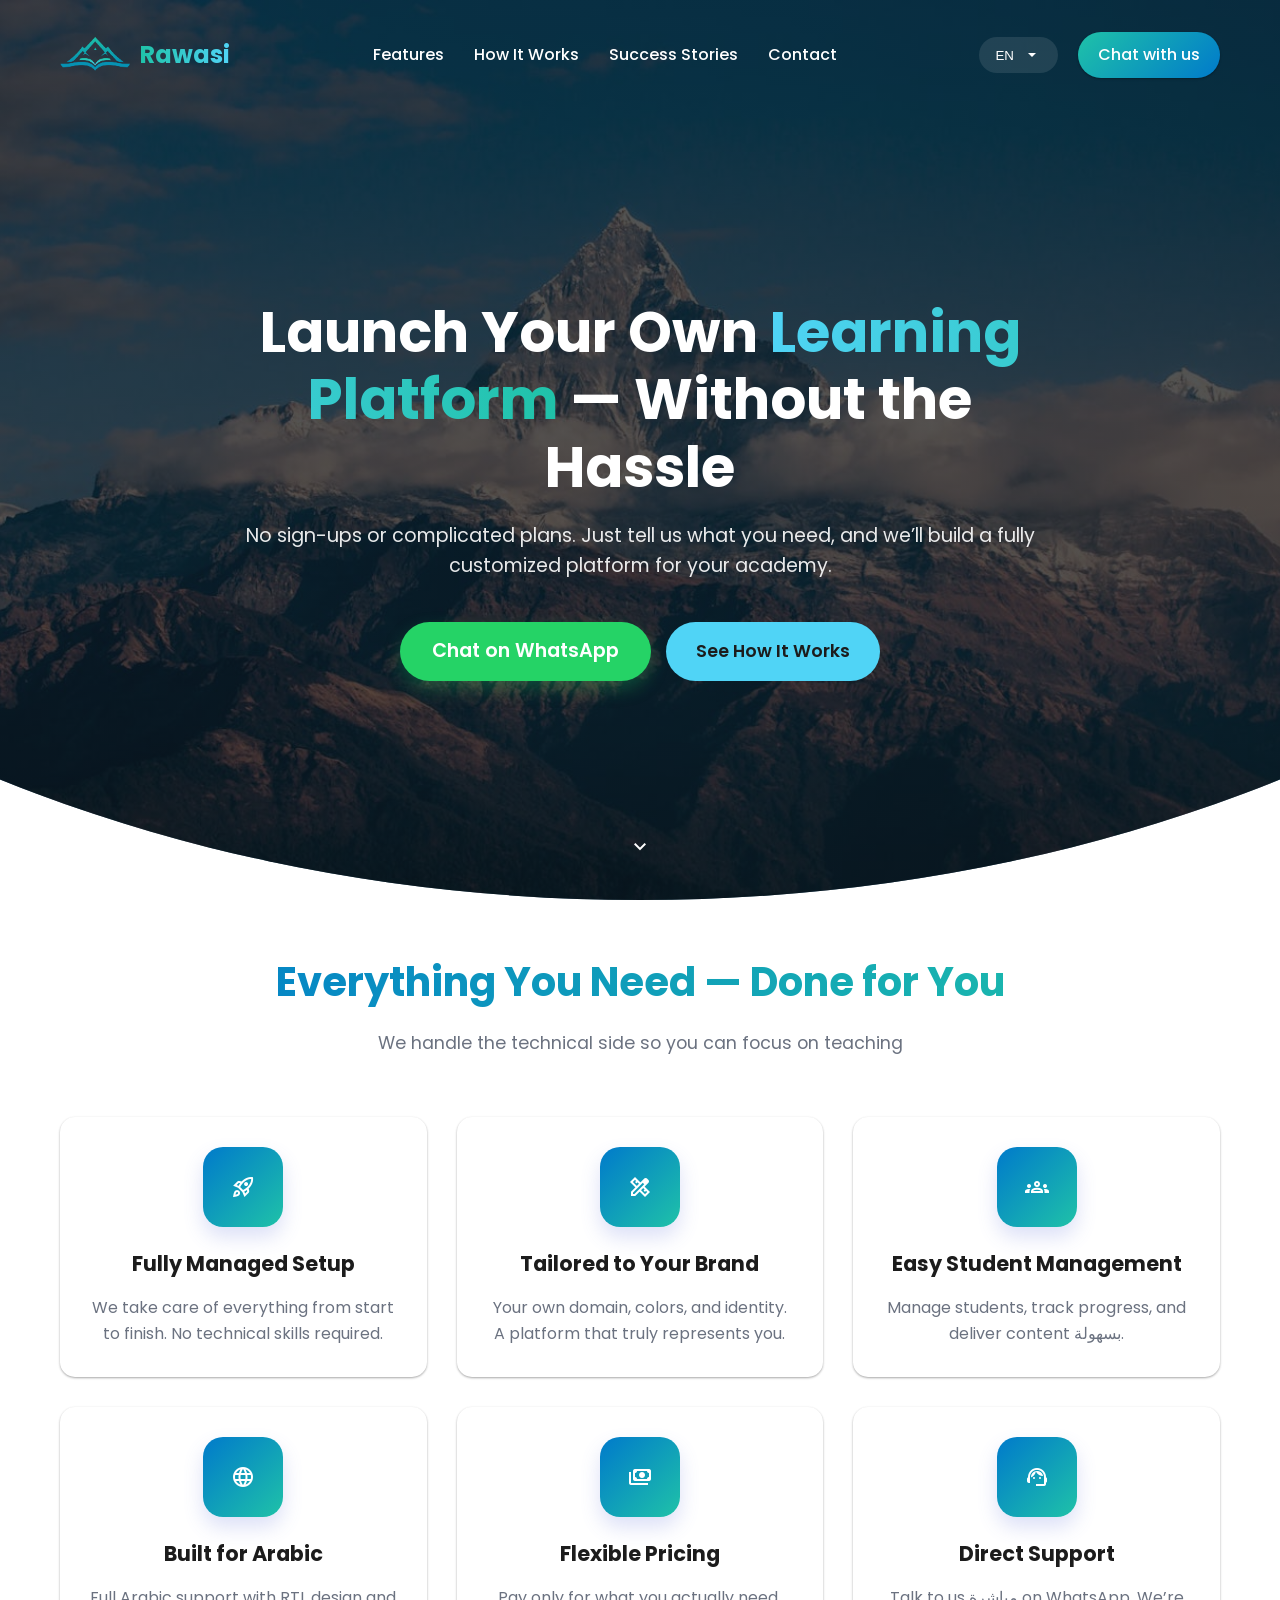
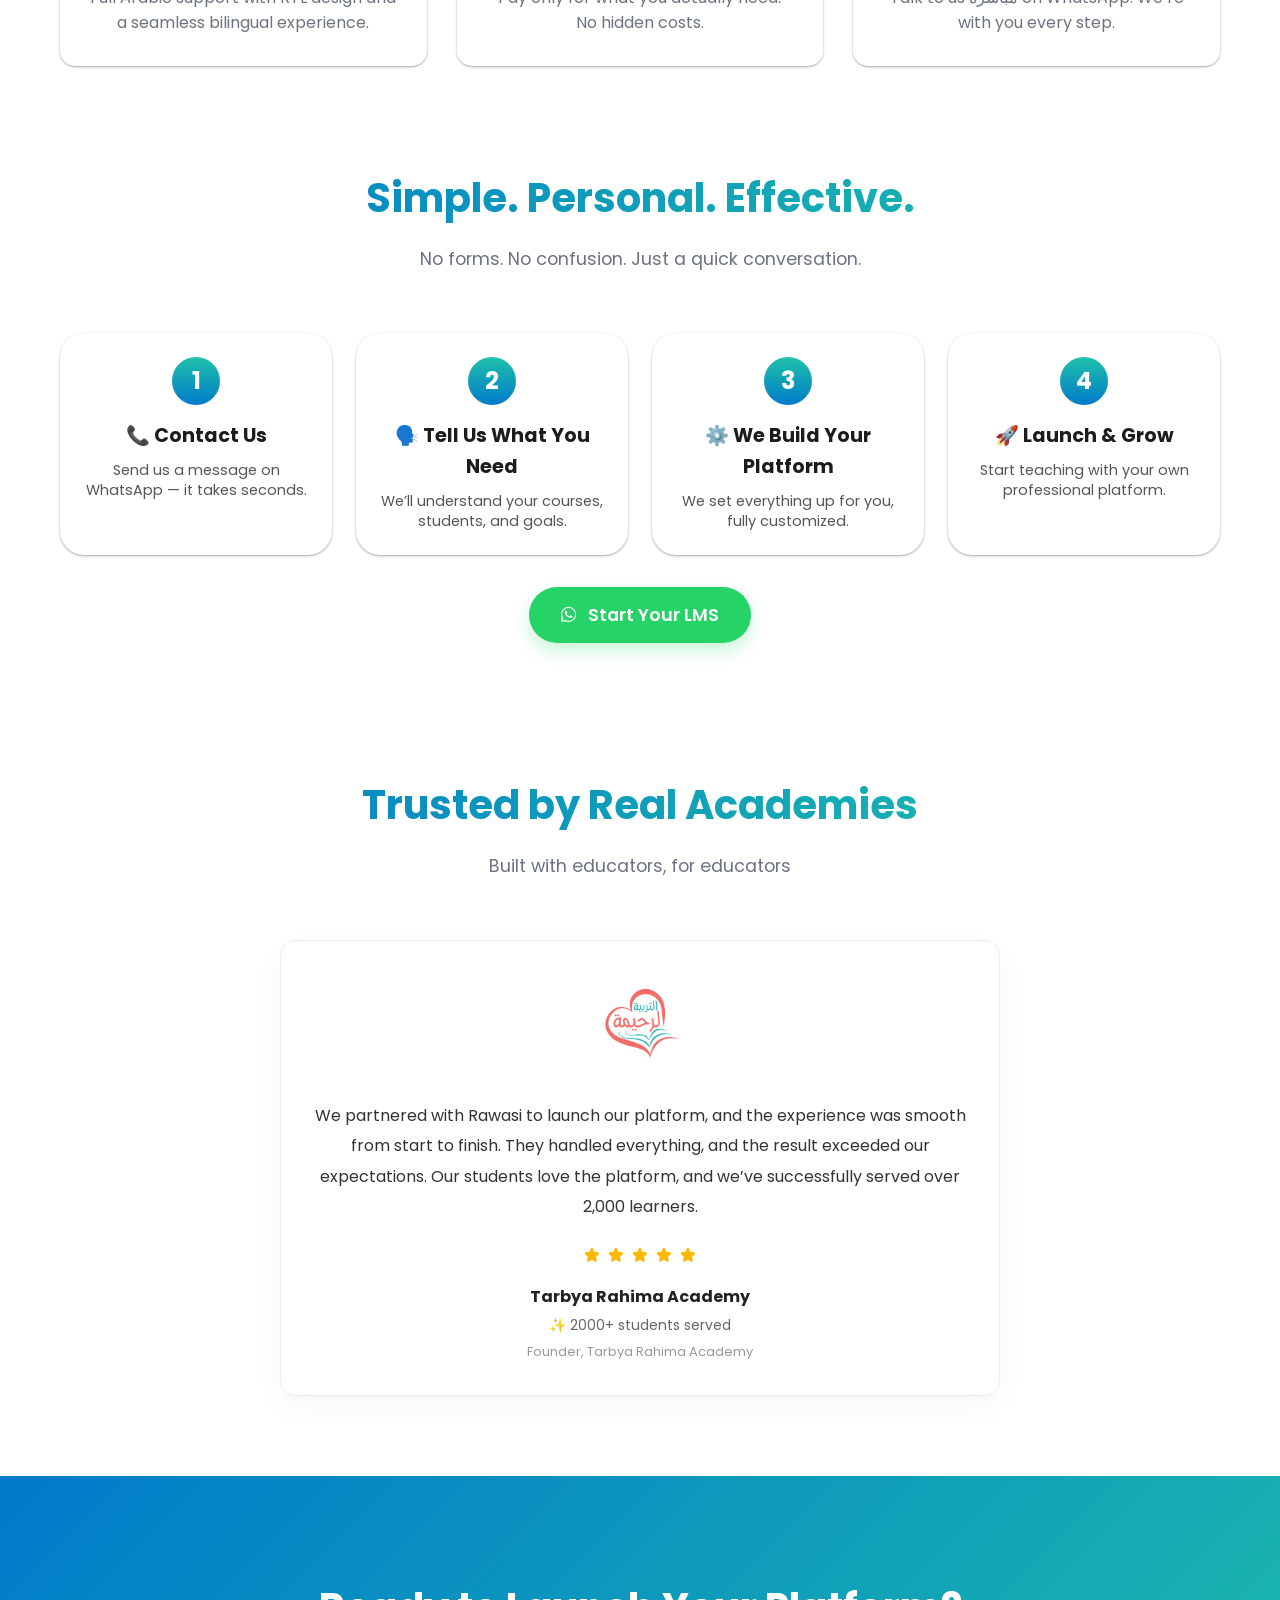
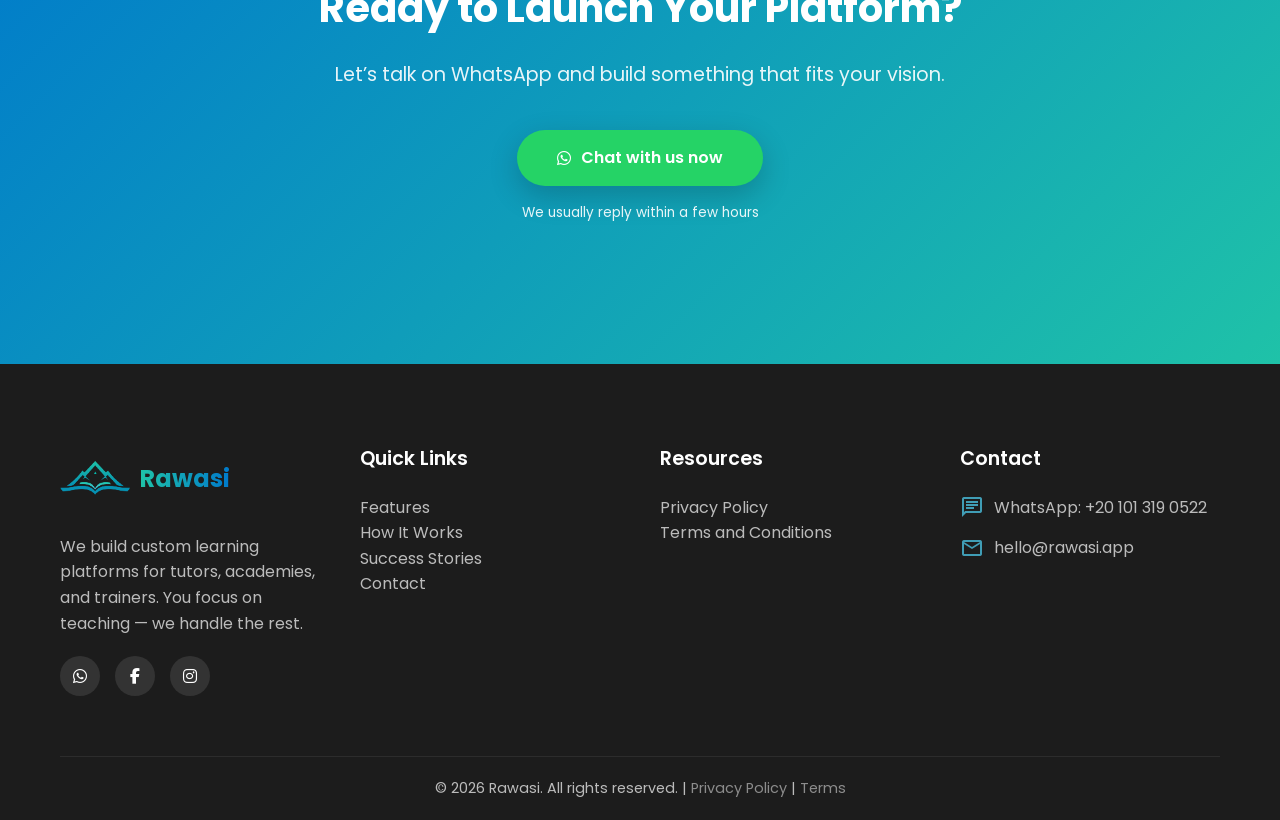
==== commit f0b0e308: "updates" ====
--- a/index.html
+++ b/index.html
@@ -2,11 +2,11 @@
 <html lang="en" dir="ltr">
 <head>
     <meta charset="UTF-8">
-    <title data-i18n="page_title">Rawasi - Build Your Learning Platform</title>
+    <title data-i18n="page_title">Rawasi - Your Custom Learning Platform</title>
     <meta name="viewport" content="width=device-width, initial-scale=1.0">
     <meta http-equiv="Content-Language" content="en">
     <meta name="description" data-i18n="meta_description"
-          content="Create and manage your own online learning platform with Rawasi - quick, easy, and fully customizable.">
+          content="Get your own custom-built learning platform — no sign-up, no plans. Just contact us, we'll build it for you.">
 
     <!-- Fonts -->
     <link rel="stylesheet"
@@ -16,6 +16,73 @@
           href="https://fonts.googleapis.com/css2?family=Material+Symbols+Outlined:opsz,wght,FILL,GRAD@24,400,1,0">
     <link rel="stylesheet" href="https://cdnjs.cloudflare.com/ajax/libs/font-awesome/6.4.0/css/all.min.css">
     <link rel="stylesheet" href="assets/css/index.css"/>
+    <style>
+        .contact-flow {
+            border-radius: 2rem;
+        }
+        .flow-steps {
+            display: flex;
+            flex-wrap: wrap;
+            justify-content: space-between;
+            gap: 1.5rem;
+            margin-top: 2rem;
+        }
+        .flow-step {
+            flex: 1;
+            min-width: 180px;
+            background: white;
+            border-radius: 1.5rem;
+            padding: 1.5rem;
+            text-align: center;
+            box-shadow: var(--shadow-sm);
+            transition: transform 0.2s ease;
+        }
+        .flow-step:hover { transform: translateY(-5px); }
+        .step-number {
+            width: 48px;
+            height: 48px;
+            background: linear-gradient(180deg, var(--secondary), var(--primary));
+            color: white;
+            border-radius: 60px;
+            display: inline-flex;
+            align-items: center;
+            justify-content: center;
+            font-weight: bold;
+            font-size: 1.5rem;
+            margin-bottom: 1rem;
+        }
+        .step-title { font-weight: 700; margin-bottom: 0.5rem; font-size: 1.2rem; }
+        .step-desc { color: #555; font-size: 0.9rem; line-height: 1.4; }
+        .whatsapp-btn-large {
+            background: #25D366;
+            color: white;
+            display: inline-flex;
+            align-items: center;
+            gap: 12px;
+            padding: 14px 32px;
+            border-radius: 60px;
+            font-weight: 600;
+            font-size: 1.2rem;
+            transition: all 0.2s;
+            box-shadow: 0 8px 18px rgba(37,211,102,0.25);
+        }
+        .whatsapp-btn-large:hover {
+            background: #20b859;
+            transform: scale(1.02);
+            color: white;
+        }
+        .btn-wa {
+            background: #25D366;
+            color: white;
+        }
+        .contact-cta-simple {
+            background: linear-gradient(120deg, #1e2a5e, #2b3b7a);
+        }
+        @media (max-width: 768px) {
+            .flow-steps { flex-direction: column; }
+            .contact-flow { padding: 1.5rem; }
+        }
+    </style>
 </head>
 <body>
 <!-- Header -->
@@ -28,11 +95,11 @@
 
         <nav class="nav-links" id="nav-links">
             <a href="#features" class="nav-link" data-i18n="nav_features">Features</a>
-            <a href="#pricing" class="nav-link" data-i18n="nav_pricing">Pricing</a>
+            <a href="#how-it-works" class="nav-link" data-i18n="nav_how_it_works">How It Works</a>
+            <a href="#testimonials" class="nav-link" data-i18n="nav_testimonials">Success Stories</a>
             <a href="#contact" class="nav-link" data-i18n="nav_contact">Contact</a>
-            <a href="#about" class="nav-link" data-i18n="nav_about">About</a>
-
-            <!-- Mobile Auth Buttons -->
+
+            <!-- Mobile Auth Buttons (converted to contact) -->
             <div class="mobile-auth">
                 <div class="language-dropdown">
                     <button class="dropdown-toggle" aria-expanded="false">
@@ -40,27 +107,15 @@
                         <span class="material-symbols-outlined">arrow_drop_down</span>
                     </button>
                     <ul class="dropdown-menu">
-                        <li>
-                            <button data-lang="en">
-                                <span class="flag-icon">🇬🇧</span> English
-                            </button>
-                        </li>
-                        <li>
-                            <button data-lang="ar">
-                                <span class="flag-icon">🇪🇬</span> العربية
-                            </button>
-                        </li>
+                        <li><button data-lang="en"><span class="flag-icon">🇬🇧</span> English</button></li>
+                        <li><button data-lang="ar"><span class="flag-icon">🇪🇬</span> العربية</button></li>
                     </ul>
                 </div>
-                <a href="sign-up.html" class="btn btn-primary" data-i18n="start_now">Get Started</a>
+                <a href="https://wa.me/201013190522?text=Hi%20Rawasi%2C%20I%20want%20to%20get%20my%20custom%20LMS" target="_blank" class="btn btn-primary" data-i18n="contact_whatsapp_btn">Contact us on WhatsApp</a>
             </div>
         </nav>
 
         <div class="header-actions">
-            <!-- Language Dropdown -->
-
-
-            <!-- Desktop Auth Buttons -->
             <div class="desktop-auth">
                 <div class="language-dropdown">
                     <button class="dropdown-toggle" aria-expanded="false">
@@ -68,19 +123,11 @@
                         <span class="material-symbols-outlined">arrow_drop_down</span>
                     </button>
                     <ul class="dropdown-menu">
-                        <li>
-                            <button data-lang="en">
-                                <span class="flag-icon">🇬🇧</span> English
-                            </button>
-                        </li>
-                        <li>
-                            <button data-lang="ar">
-                                <span class="flag-icon">🇪🇬</span> العربية
-                            </button>
-                        </li>
+                        <li><button data-lang="en"><span class="flag-icon">🇬🇧</span> English</button></li>
+                        <li><button data-lang="ar"><span class="flag-icon">🇪🇬</span> العربية</button></li>
                     </ul>
                 </div>
-                <a href="sign-up.html" class="btn btn-primary" data-i18n="start_now">Start Now</a>
+                <a href="https://wa.me/201013190522?text=Hi%20Rawasi%2C%20I%20need%20a%20custom%20LMS%20for%20my%20academy" target="_blank" class="btn btn-primary" data-i18n="contact_whatsapp_btn">📱 Contact Us</a>
             </div>
         </div>
 
@@ -97,8 +144,10 @@
             <h1 class="hero-title" data-i18n="hero_title"></h1>
             <p class="hero-subtitle" data-i18n="hero_subtitle"></p>
             <div class="hero-cta">
-                <a href="#pricing" class="btn btn-primary btn-lg" data-i18n="hero_cta_primary">Get Started</a>
-                <a href="#features" class="btn btn-accent btn-lg" data-i18n="hero_cta_secondary">Explore Features</a>
+                <a href="https://wa.me/201013190522?text=Let's%20build%20my%20LMS" target="_blank" class="btn btn-primary btn-lg whatsapp-btn-large" data-i18n="hero_cta_primary">
+                    <i class="fab fa-whatsapp"></i> <span data-i18n="start_whatsapp">Start on WhatsApp</span>
+                </a>
+                <a href="#how-it-works" class="btn btn-accent btn-lg" data-i18n="hero_cta_secondary">How It Works</a>
             </div>
         </div>
     </div>
@@ -117,259 +166,126 @@
 
         <div class="features-grid">
             <div class="feature-card">
-                <div class="feature-icon">
-                    <span class="material-symbols-outlined">school</span>
-                </div>
-                <h3 data-i18n="feature1_title">Course Creation</h3>
-                <p data-i18n="feature1_desc">Create engaging courses with multimedia content, quizzes, assignments, and
-                    progress tracking.</p>
-            </div>
-
-            <div class="feature-card">
-                <div class="feature-icon">
-                    <span class="material-symbols-outlined">calendar_month</span>
-                </div>
-                <h3 data-i18n="feature2_title">Scheduling</h3>
-                <p data-i18n="feature2_desc">Arrange meetings, live sessions, and one-on-one consultations with built-in
-                    calendar tools.</p>
-            </div>
-
-            <div class="feature-card">
-                <div class="feature-icon">
-                    <span class="material-symbols-outlined">palette</span>
-                </div>
-                <h3 data-i18n="feature3_title">Customization</h3>
-                <p data-i18n="feature3_desc">Fully customize your platform's design, branding, and layout to match your
-                    identity.</p>
-            </div>
-
-            <div class="feature-card">
-                <div class="feature-icon">
-                    <span class="material-symbols-outlined">translate</span>
-                </div>
-                <h3 data-i18n="feature4_title">Multilingual</h3>
-                <p data-i18n="feature4_desc">Support for multiple languages to reach a global audience with ease.</p>
-            </div>
-
-            <div class="feature-card">
-                <div class="feature-icon">
-                    <span class="material-symbols-outlined">analytics</span>
-                </div>
-                <h3 data-i18n="feature5_title">Analytics</h3>
-                <p data-i18n="feature5_desc">Track student progress, engagement, and performance with detailed
-                    reports.</p>
-            </div>
-
-            <div class="feature-card">
-                <div class="feature-icon">
-                    <span class="material-symbols-outlined">article</span>
-                </div>
-                <h3 data-i18n="feature6_title">Blog & Content</h3>
-                <p data-i18n="feature6_desc">Share knowledge and updates with a built-in blog and content management
-                    system.</p>
+                <div class="feature-icon"><span class="material-symbols-outlined">rocket_launch</span></div>
+                <h3 data-i18n="feature1_title">Done-for-You Setup</h3>
+                <p data-i18n="feature1_desc">We build your entire platform — no tech skills needed. Launch in days, not months.</p>
+            </div>
+            <div class="feature-card">
+                <div class="feature-icon"><span class="material-symbols-outlined">design_services</span></div>
+                <h3 data-i18n="feature2_title">Fully Customized</h3>
+                <p data-i18n="feature2_desc">Your brand, your colors, your domain. A platform that feels 100% yours.</p>
+            </div>
+            <div class="feature-card">
+                <div class="feature-icon"><span class="material-symbols-outlined">groups</span></div>
+                <h3 data-i18n="feature3_title">Student Management</h3>
+                <p data-i18n="feature3_desc">Enroll, track, and engage students with ease. Built for tutors & academies.</p>
+            </div>
+            <div class="feature-card">
+                <div class="feature-icon"><span class="material-symbols-outlined">language</span></div>
+                <h3 data-i18n="feature4_title">Arabic-First Experience</h3>
+                <p data-i18n="feature4_desc">Fully bilingual platform with Arabic interface, RTL support, and local payment options.</p>
+            </div>
+            <div class="feature-card">
+                <div class="feature-icon"><span class="material-symbols-outlined">payments</span></div>
+                <h3 data-i18n="feature5_title">Flexible Pricing</h3>
+                <p data-i18n="feature5_desc">Pay only for features you need. No hidden fees, no lock-in contracts.</p>
+            </div>
+            <div class="feature-card">
+                <div class="feature-icon"><span class="material-symbols-outlined">support_agent</span></div>
+                <h3 data-i18n="feature6_title">Personal Support</h3>
+                <p data-i18n="feature6_desc">Direct WhatsApp support from your first message. We’re with you every step.</p>
             </div>
         </div>
     </div>
 </section>
 
-<!-- Pricing Section -->
-<section class="section pricing" id="pricing">
+<!-- How It Works Flow (custom flow: contact -> needs -> customize -> pricing) -->
+<section class="section" id="how-it-works">
     <div class="container">
         <div class="section-title">
-            <h2 data-i18n="pricing_title">Simple, Transparent Pricing</h2>
-            <p data-i18n="pricing_subtitle">Choose the perfect plan for your needs with no hidden fees</p>
-        </div>
-
-        <div class="toggle-container">
-            <span class="toggle-label active" id="monthly-label" data-i18n="pricing_monthly">Monthly</span>
-            <label class="toggle-switch">
-                <input type="checkbox" id="plan-toggle">
-                <span class="slider"></span>
-            </label>
-            <span >
-  <span id="yearly-label" class="toggle-label" data-i18n="pricing_yearly">Yearly</span>
-  <span class="highlight" data-i18n="pricing_discount">(20% off)</span>
-</span>
-        </div>
-
-        <div class="pricing-cards">
-            <div class="pricing-card">
-                <h3 data-i18n="pricing_basic">Basic</h3>
-                <div class="price" id="basic-price">EGP0<span data-i18n="pricing_month">/month</span></div>
-                <p class="price-desc" data-i18n="pricing_basic_desc">Perfect for individuals getting started with online
-                    learning</p>
-                <div class="divider"></div>
-                <div class="feature-list">
-                    <div class="feature-item">
-                        <span class="material-symbols-outlined icon">check</span>
-                        <span data-i18n="pricing_feature1">Core platform functionality</span>
-                    </div>
-                    <div class="feature-item">
-                        <span class="material-symbols-outlined icon">check</span>
-                        <span data-i18n="pricing_feature14">1 course</span>
-                    </div>
-                    <div class="feature-item">
-                        <span class="material-symbols-outlined icon">check</span>
-                        <span data-i18n="pricing_feature3">1 admin account</span>
-                    </div>
-                    <div class="feature-item">
-                        <span class="material-symbols-outlined icon">check</span>
-                        <span data-i18n="pricing_feature4">1GB storage</span>
-                    </div>
-                    <div class="feature-item">
-                        <span class="material-symbols-outlined icon">check</span>
-                        <span data-i18n="pricing_feature5">Up to 25 users</span>
-                    </div>
-                    <div class="feature-item">
-                        <span class="material-symbols-outlined icon" style="color: red;">close</span>
-                        <span data-i18n="pricing_feature17">No AI features</span>
-                    </div>
-                    <div class="feature-item">
-                        <span class="material-symbols-outlined icon" style="color: red;">close</span>
-                        <span data-i18n="pricing_feature22">No meetings</span>
-                    </div>
-                    <div class="feature-item">
-                        <span class="material-symbols-outlined icon">attach_money</span>
-                        <span data-i18n="pricing_feature23">20% Commission</span>
-                    </div>
-                </div>
-                <a href="sign-up.html" class="pricing-btn btn-outline-primary" data-i18n="pricing_button">Get Started</a>
-            </div>
-
-            <div class="pricing-card popular">
-                <div class="popular-badge" data-i18n="pricing_popular">Most Popular</div>
-                <h3 data-i18n="pricing_starter">Starter</h3>
-                <div class="price" id="starter-price">EGP299<span data-i18n="pricing_month">/month</span></div>
-                <p class="price-desc" data-i18n="pricing_starter_desc">Great for small businesses and growing
-                    platforms</p>
-                <div class="divider"></div>
-                <div class="feature-list">
-                    <div class="feature-item">
-                        <span class="material-symbols-outlined icon">check</span>
-                        <span data-i18n="pricing_feature12">Custom domain</span>
-                    </div>
-                    <div class="feature-item">
-                        <span class="material-symbols-outlined icon">check</span>
-                        <span data-i18n="pricing_feature8">2 admin accounts</span>
-                    </div>
-                    <div class="feature-item">
-                        <span class="material-symbols-outlined icon">check</span>
-                        <span data-i18n="pricing_feature9">10GB storage</span>
-                    </div>
-                    <div class="feature-item">
-                        <span class="material-symbols-outlined icon">check</span>
-                        <span data-i18n="pricing_feature10">Up to 100 users</span>
-                    </div>
-                    <div class="feature-item">
-                        <span class="material-symbols-outlined icon">check</span>
-                        <span data-i18n="pricing_feature20">300 hours of meetings</span>
-                    </div>
-                    <div class="feature-item">
-                        <span class="material-symbols-outlined icon" style="color: blue;">smart_toy</span>
-                        <span data-i18n="pricing_feature18">Automatic transcription, Lesson Summary</span>
-                    </div>
-                    <div class="feature-item">
-                        <span class="material-symbols-outlined icon">attach_money</span>
-                        <span data-i18n="pricing_feature24">10% Commission</span>
-                    </div>
-                </div>
-                <a href="sign-up.html" class="pricing-btn btn-primary" data-i18n="pricing_button">Get Started</a>
-            </div>
-
-            <div class="pricing-card">
-                <h3 data-i18n="pricing_pro">Pro</h3>
-                <div class="price" id="pro-price">EGP699<span data-i18n="pricing_month">/month</span></div>
-                <p class="price-desc" data-i18n="pricing_pro_desc">For professionals who need advanced features</p>
-                <div class="divider"></div>
-                <div class="feature-list">
-                    <div class="feature-item">
-                        <span class="material-symbols-outlined icon">check</span>
-                        <span data-i18n="pricing_feature6">Remove branding</span>
-                    </div>
-                    <div class="feature-item">
-                        <span class="material-symbols-outlined icon">check</span>
-                        <span data-i18n="pricing_feature12">Custom domain</span>
-                    </div>
-                    <div class="feature-item">
-                        <span class="material-symbols-outlined icon">check</span>
-                        <span data-i18n="pricing_feature13">5 admin accounts</span>
-                    </div>
-                    <div class="feature-item">
-                        <span class="material-symbols-outlined icon">check</span>
-                        <span data-i18n="pricing_feature15">Up to 1K users</span>
-                    </div>
-                    <div class="feature-item">
-                        <span class="material-symbols-outlined icon">check</span>
-                        <span data-i18n="pricing_feature16">15GB Storage</span>
-                    </div>
-                    <div class="feature-item">
-                        <span class="material-symbols-outlined icon">check</span>
-                        <span data-i18n="pricing_feature21">1200 hours of meetings</span>
-                    </div>
-                    <div class="feature-item">
-                        <span class="material-symbols-outlined icon" style="color: blue;">smart_toy</span>
-                        <span data-i18n="pricing_feature19">Automatic transcription, Lesson Summary, Chatbot, Quiz Generation</span>
-                    </div>
-                    <div class="feature-item">
-                        <span class="material-symbols-outlined icon">attach_money</span>
-                        <span data-i18n="pricing_feature25">5% Commission</span>
-                    </div>
-                </div>
-                <a href="sign-up.html" class="pricing-btn btn-outline-primary" data-i18n="pricing_button">Get Started</a>
-            </div>
-            <div class="pricing-card popular">
-                <div class="popular-badge" data-i18n="pricing_enterprise_badge">Enterprise</div>
-                <h3 data-i18n="pricing_enterprise">Enterprise</h3>
-                <div class="price" id="enterprise-price">EGP1199+<span data-i18n="pricing_month">/month</span></div>
-                <p class="price-desc" data-i18n="pricing_enterprise_desc">For large organizations with unlimited needs</p>
-                <div class="divider"></div>
-                <div class="feature-list">
-                    <div class="feature-item">
-                        <span class="material-symbols-outlined icon">check</span>
-                        <span data-i18n="pricing_feature26">30+GB storage</span>
-                    </div>
-                    <div class="feature-item">
-                        <span class="material-symbols-outlined icon">check</span>
-                        <span data-i18n="pricing_feature27">40+ hours meeting time</span>
-                    </div>
-                    <div class="feature-item">
-                        <span class="material-symbols-outlined icon">check</span>
-                        <span data-i18n="pricing_feature28">0% commission</span>
-                    </div>
-                    <div class="feature-item">
-                        <span class="material-symbols-outlined icon">check</span>
-                        <span data-i18n="pricing_feature29">Unlimited users</span>
-                    </div>
-                    <div class="feature-item">
-                        <span class="material-symbols-outlined icon">check</span>
-                        <span data-i18n="pricing_feature30">Unlimited courses</span>
-                    </div>
-                    <div class="feature-item">
-                        <span class="material-symbols-outlined icon">check</span>
-                        <span data-i18n="pricing_feature31">10+ admin accounts</span>
-                    </div>
-                    <div class="feature-item">
-                        <span class="material-symbols-outlined icon">star</span>
-                        <span data-i18n="pricing_feature32">Priority support</span>
-                    </div>
-                    <div class="feature-item">
-                        <span class="material-symbols-outlined icon" style="color: blue;">smart_toy</span>
-                        <span data-i18n="pricing_feature33">All AI features included</span>
-                    </div>
-                </div>
-                <a href="#" class="pricing-btn btn-primary" data-i18n="pricing_button_enterprise">Contact Sales</a>
+            <h2 data-i18n="flow_title">How to Get Your LMS — Simple & Personal</h2>
+            <p data-i18n="flow_subtitle">No sign-ups, no plans to compare. Just tell us what you need.</p>
+        </div>
+        <div class="contact-flow">
+            <div class="flow-steps">
+                <div class="flow-step">
+                    <div class="step-number">1</div>
+                    <div class="step-title" data-i18n="step1_title">📞 Contact Us</div>
+                    <div class="step-desc" data-i18n="step1_desc">Reach out via WhatsApp. One message — that's all it takes.</div>
+                </div>
+                <div class="flow-step">
+                    <div class="step-number">2</div>
+                    <div class="step-title" data-i18n="step2_title">🗣️ Tell Us Your Needs</div>
+                    <div class="step-desc" data-i18n="step2_desc">We ask a few questions: courses, students, design preferences.</div>
+                </div>
+                <div class="flow-step">
+                    <div class="step-number">3</div>
+                    <div class="step-title" data-i18n="step3_title">⚙️ We Customize & Build</div>
+                    <div class="step-desc" data-i18n="step3_desc">Our team provisions your personalized LMS — fully managed setup.</div>
+                </div>
+                <div class="flow-step">
+                    <div class="step-number">4</div>
+                    <div class="step-title" data-i18n="step4_title">💰 Fair Pricing</div>
+                    <div class="step-desc" data-i18n="step4_desc">You get a price based on the features you actually need. No surprises.</div>
+                </div>
+            </div>
+            <div style="text-align: center; margin-top: 2rem;">
+                <a href="https://wa.me/201013190522?text=I%20want%20my%20custom%20LMS%20for%20my%20academy" target="_blank" class="btn btn-primary whatsapp-btn-large" style="background:#25D366; font-size:1.1rem;">
+                    <i class="fab fa-whatsapp"></i> <span data-i18n="start_now_wa">Start Your Custom LMS →</span>
+                </a>
             </div>
         </div>
     </div>
 </section>
 
-<!-- CTA Section -->
-<section class="cta">
-    <div class="container">
-        <h2 data-i18n="cta_title">Ready to Build Your Learning Platform?</h2>
-        <p data-i18n="cta_subtitle">Join thousands of educators and businesses who trust Rawasi to power their online
-            learning experience.</p>
-        <a href="sign-up.html" class="cta-btn" data-i18n="cta_button">Start Your Free Trial</a>
+<!-- Social Proof Section: Tarbya Rahima Academy -->
+<section class="section social-proof-section" id="testimonials">
+    <div class="container">
+        <div class="section-title">
+            <h2 data-i18n="testimonial_title">Trusted by Leading Academies</h2>
+            <p data-i18n="testimonial_subtitle">Real results from real educators</p>
+        </div>
+        <div class="testimonial-card">
+
+            <!-- Logo -->
+            <div class="testimonial-header">
+                <img src="assets/images/tarbya-logo.png" alt="Academy Logo" class="testimonial-logo">
+            </div>
+
+            <!-- Text -->
+            <div class="testimonial-text" data-i18n="testimonial_text_ar">
+                "تعاونا مع رواسي للحصول على منصة تعليمية خاصة بنا..."
+            </div>
+
+            <!-- Rating -->
+            <div class="testimonial-rating">
+                <i class="fas fa-star"></i>
+                <i class="fas fa-star"></i>
+                <i class="fas fa-star"></i>
+                <i class="fas fa-star"></i>
+                <i class="fas fa-star"></i>
+            </div>
+
+            <!-- Author -->
+            <div class="testimonial-author">
+                <strong data-i18n="academy_name">أكاديمية التربية الرحيمة</strong>
+                <div class="author-stats" data-i18n="student_stats">✨ 2000+ students served</div>
+                <div class="author-role" data-i18n="testimonial_role">Founder, Tarbya Rahima Academy</div>
+            </div>
+
+        </div>
+    </div>
+</section>
+
+<!-- Custom CTA: Contact-centric -->
+<section class="cta" id="contact">
+    <div class="container">
+        <h2 data-i18n="cta_title_custom">Ready to Launch Your Academy Platform?</h2>
+        <p data-i18n="cta_subtitle_custom">No forms. No pricing tables. Just a quick chat on WhatsApp to understand your vision.</p>
+        <a href="https://wa.me/201234567890?text=Hello%2C%20I%20need%20a%20custom%20LMS%20for%20my%20tutoring%20business" target="_blank" class="cta-btn" style="background:#25D366; display:inline-flex; gap:10px; align-items:center; color: white">
+            <i class="fab fa-whatsapp"></i> <span data-i18n="cta_whatsapp_action">Talk to Our Team →</span>
+        </a>
+        <p style="margin-top: 1rem; font-size: 0.85rem; opacity: 0.9;" data-i18n="cta_note">We'll reply within 2 hours (working days)</p>
     </div>
 </section>
 
@@ -382,12 +298,10 @@
                     <img src="assets/images/logo.png" alt="Rawasi Logo">
                     <span class="footer-logo-text" data-i18n="Rawasi">Rawasi</span>
                 </div>
-                <p data-i18n="footer_about">Empowering creators and educators to build online learning experiences with
-                    ease. Your platform, your rules.</p>
+                <p data-i18n="footer_about">We build custom learning platforms for tutors, academies, and trainers. No tech skills needed — just your vision, and we bring it to life.</p>
                 <div class="social-links">
+                    <a href="#" class="social-link"><i class="fab fa-whatsapp"></i></a>
                     <a href="#" class="social-link"><i class="fab fa-facebook-f"></i></a>
-                    <a href="#" class="social-link"><i class="fab fa-twitter"></i></a>
-                    <a href="#" class="social-link"><i class="fab fa-linkedin-in"></i></a>
                     <a href="#" class="social-link"><i class="fab fa-instagram"></i></a>
                 </div>
             </div>
@@ -396,42 +310,34 @@
                 <h3 class="footer-heading" data-i18n="footer_links1">Quick Links</h3>
                 <ul class="footer-links">
                     <li><a href="#features" class="footer-link" data-i18n="footer_link1">Features</a></li>
-                    <li><a href="#pricing" class="footer-link" data-i18n="footer_link2">Pricing</a></li>
-                    <li><a href="#" class="footer-link" data-i18n="footer_link3">Blog</a></li>
-                    <li><a href="#" class="footer-link" data-i18n="footer_link4">Success Stories</a></li>
+                    <li><a href="#how-it-works" class="footer-link" data-i18n="footer_link_how">How It Works</a></li>
+                    <li><a href="#testimonials" class="footer-link" data-i18n="footer_link_success">Success Stories</a></li>
+                    <li><a href="#contact" class="footer-link" data-i18n="footer_link_contact">Contact</a></li>
                 </ul>
             </div>
 
             <div class="footer-links">
                 <h3 class="footer-heading" data-i18n="footer_links2">Resources</h3>
                 <ul class="footer-links">
-                    <li><a href="#" class="footer-link" data-i18n="footer_link5">Documentation</a></li>
-                    <li><a href="#" class="footer-link" data-i18n="footer_link6">Help Center</a></li>
-                    <li><a href="#" class="footer-link" data-i18n="footer_link7">Community</a></li>
+                    <li><a href="privacy-policy" class="footer-link" data-i18n="footer_link5">Privacy Policy</a></li>
+                    <li><a href="terms-and-conditions" class="footer-link" data-i18n="footer_link6">Terms and Conditions</a></li>
                 </ul>
             </div>
 
             <div class="footer-contact">
                 <h3 class="footer-heading" data-i18n="footer_contact">Contact Us</h3>
-                <p><span class="material-symbols-outlined icon">mail</span> <span data-i18n="footer_email">support@rawasi.app</span>
-                </p>
-                <p><span class="material-symbols-outlined icon">call</span> <span data-i18n="footer_phone">+1 (555) 123-4567</span>
-                </p>
-                <p><span class="material-symbols-outlined icon">location_on</span> <span data-i18n="footer_address">123 Education St, San Francisco, CA</span>
-                </p>
+                <p><span class="material-symbols-outlined icon">chat</span> <span data-i18n="footer_whatsapp">WhatsApp: +20 123 456 7890</span></p>
+                <p><span class="material-symbols-outlined icon">mail</span> <span data-i18n="footer_email">hello@rawasi.app</span></p>
             </div>
         </div>
 
         <div class="footer-bottom">
-            <p>&copy; <span data-i18n="footer_copyright">2024 Rawasi. All rights reserved.</span> | <a href="#"
-                                                                                                        class="footer-link"
-                                                                                                        data-i18n="footer_privacy">Privacy
-                Policy</a> | <a href="#" class="footer-link" data-i18n="footer_terms">Terms of Service</a></p>
+            <p>&copy; <span data-i18n="footer_copyright">2026 Rawasi. All rights reserved.</span> | <a href="#" class="footer-link" data-i18n="footer_privacy">Privacy Policy</a> | <a href="#" class="footer-link" data-i18n="footer_terms">Terms</a></p>
         </div>
     </div>
 </footer>
 
-<!-- Localization Script -->
+<!-- Localization Script (simplified) -->
 <script src="assets/js/localization.js"></script>
 <script src="assets/js/config.js"></script>
 
@@ -440,98 +346,30 @@
     // Mobile Menu Toggle
     const mobileMenuBtn = document.getElementById('mobile-menu-btn');
     const navLinks = document.getElementById('nav-links');
-
-    mobileMenuBtn.addEventListener('click', () => {
-        navLinks.classList.toggle('active');
-        mobileMenuBtn.innerHTML = navLinks.classList.contains('active') ?
-            '<span class="material-symbols-outlined">close</span>' :
-            '<span class="material-symbols-outlined">menu</span>';
-    });
-
-    // Close mobile menu when clicking a link
+    if(mobileMenuBtn) {
+        mobileMenuBtn.addEventListener('click', () => {
+            navLinks.classList.toggle('active');
+            mobileMenuBtn.innerHTML = navLinks.classList.contains('active') ?
+                '<span class="material-symbols-outlined">close</span>' :
+                '<span class="material-symbols-outlined">menu</span>';
+        });
+    }
     document.querySelectorAll('.nav-link').forEach(link => {
         link.addEventListener('click', () => {
             navLinks.classList.remove('active');
-            mobileMenuBtn.innerHTML = '<span class="material-symbols-outlined">menu</span>';
-        });
-    });
-
-    // Header scroll effect
+            if(mobileMenuBtn) mobileMenuBtn.innerHTML = '<span class="material-symbols-outlined">menu</span>';
+        });
+    });
+
     const header = document.getElementById('header');
     window.addEventListener('scroll', () => {
-        if (window.scrollY > 50) {
-            header.classList.add('scrolled');
-        } else {
-            header.classList.remove('scrolled');
-        }
+        if (window.scrollY > 50) header.classList.add('scrolled');
+        else header.classList.remove('scrolled');
         const hero = document.querySelector('.hero');
-        if (window.scrollY > 100) {
-            hero.classList.add('scrolled');
-        } else {
-            hero.classList.remove('scrolled');
-        }
-    });
-
-    // Pricing toggle
-    const planToggle = document.getElementById('plan-toggle');
-    const monthlyLabel = document.getElementById('monthly-label');
-    const yearlyLabel = document.getElementById('yearly-label');
-    const basicPrice = document.getElementById('basic-price');
-    const starterPrice = document.getElementById('starter-price');
-    const proPrice = document.getElementById('pro-price');
-    const enterprisePrice = document.getElementById('enterprise-price');
-
-    planToggle.addEventListener('change', function () {
-        if (this.checked) {
-            // Yearly pricing (20% discount)
-            monthlyLabel.classList.remove('active');
-            yearlyLabel.classList.add('active');
-            starterPrice.innerHTML = '$10<span>/month</span>';
-            proPrice.innerHTML = '$32<span>/month</span>';
-            enterprisePrice.innerHTML = '$128<span>/month</span>';
-        } else {
-            // Monthly pricing
-            monthlyLabel.classList.add('active');
-            yearlyLabel.classList.remove('active');
-            starterPrice.innerHTML = '$12<span>/month</span>';
-            proPrice.innerHTML = '$40<span>/month</span>';
-            enterprisePrice.innerHTML = '$160<span>/month</span>';
-        }
-    });
-
-    // Scroll animations
-    const animateElements = document.querySelectorAll('.animate');
-
-    const observer = new IntersectionObserver((entries) => {
-        entries.forEach(entry => {
-            if (entry.isIntersecting) {
-                entry.target.classList.add(entry.target.dataset.animation);
-            }
-        });
-    }, {
-        threshold: 0.1
-    });
-
-    animateElements.forEach(element => {
-        observer.observe(element);
-    });
-
-    // Smooth scrolling for anchor links
-    document.querySelectorAll('a[href^="#"]').forEach(anchor => {
-        anchor.addEventListener('click', function (e) {
-            e.preventDefault();
-
-            const targetId = this.getAttribute('href');
-            if (targetId === '#') return;
-
-            const targetElement = document.querySelector(targetId);
-            if (targetElement) {
-                window.scrollTo({
-                    top: targetElement.offsetTop - 80,
-                    behavior: 'smooth'
-                });
-            }
-        });
+        if(hero) {
+            if (window.scrollY > 100) hero.classList.add('scrolled');
+            else hero.classList.remove('scrolled');
+        }
     });
 
     // Enhanced Language Dropdown
@@ -540,65 +378,67 @@
     const mobileDropdownMenu = document.querySelector('.mobile-auth .dropdown-menu');
     const desktopDropdownMenu = document.querySelector('.desktop-auth .dropdown-menu');
 
-    // Desktop dropdown toggle
-    desktopDropdownToggle.addEventListener('click', function(e) {
-        e.stopPropagation();
-        const isExpanded = this.getAttribute('aria-expanded') === 'true';
-        this.setAttribute('aria-expanded', !isExpanded);
-        desktopDropdownMenu.classList.toggle('show'); // Toggle the menu, not the toggle button
-    });
-
-    // Mobile dropdown toggle
-    mobileDropdownToggle.addEventListener('click', function(e) {
-        e.stopPropagation();
-        const isExpanded = this.getAttribute('aria-expanded') === 'true';
-        this.setAttribute('aria-expanded', !isExpanded);
-        mobileDropdownMenu.classList.toggle('show'); // Toggle the menu, not the toggle button
-    });
-
-    // Close dropdown when clicking outside
+    if(desktopDropdownToggle) {
+        desktopDropdownToggle.addEventListener('click', function(e) {
+            e.stopPropagation();
+            const isExpanded = this.getAttribute('aria-expanded') === 'true';
+            this.setAttribute('aria-expanded', !isExpanded);
+            if(desktopDropdownMenu) desktopDropdownMenu.classList.toggle('show');
+        });
+    }
+    if(mobileDropdownToggle) {
+        mobileDropdownToggle.addEventListener('click', function(e) {
+            e.stopPropagation();
+            const isExpanded = this.getAttribute('aria-expanded') === 'true';
+            this.setAttribute('aria-expanded', !isExpanded);
+            if(mobileDropdownMenu) mobileDropdownMenu.classList.toggle('show');
+        });
+    }
+
     document.addEventListener('click', function(e) {
-        // Close desktop dropdown if clicked outside
-        if (!e.target.closest('.desktop-auth .language-dropdown')) {
-            desktopDropdownToggle.setAttribute('aria-expanded', 'false');
+        if (!e.target.closest('.desktop-auth .language-dropdown') && desktopDropdownMenu) {
+            if(desktopDropdownToggle) desktopDropdownToggle.setAttribute('aria-expanded', 'false');
             desktopDropdownMenu.classList.remove('show');
         }
-
-        // Close mobile dropdown if clicked outside (and mobile menu is open)
-        if (navLinks.classList.contains('active') && !e.target.closest('.mobile-auth .language-dropdown')) {
-            mobileDropdownToggle.setAttribute('aria-expanded', 'false');
+        if (navLinks && navLinks.classList.contains('active') && !e.target.closest('.mobile-auth .language-dropdown') && mobileDropdownMenu) {
+            if(mobileDropdownToggle) mobileDropdownToggle.setAttribute('aria-expanded', 'false');
             mobileDropdownMenu.classList.remove('show');
         }
     });
 
-    // Language selection
     document.querySelectorAll('.dropdown-menu button').forEach(btn => {
         btn.addEventListener('click', function(e) {
             e.stopPropagation();
             const lang = this.dataset.lang;
             updatePageLanguage(lang);
-
-            // Close both dropdowns
-            mobileDropdownToggle.setAttribute('aria-expanded', 'false');
-            desktopDropdownToggle.setAttribute('aria-expanded', 'false');
-            mobileDropdownMenu.classList.remove('show');
-            desktopDropdownMenu.classList.remove('show');
-
-            // Update language display
-            document.querySelectorAll('.current-lang').forEach(e => e.textContent = lang === 'en' ? 'EN' : 'الع');
-        });
-    });
-
-    // Update language display on load
+            if(mobileDropdownMenu) mobileDropdownMenu.classList.remove('show');
+            if(desktopDropdownMenu) desktopDropdownMenu.classList.remove('show');
+            if(mobileDropdownToggle) mobileDropdownToggle.setAttribute('aria-expanded', 'false');
+            if(desktopDropdownToggle) desktopDropdownToggle.setAttribute('aria-expanded', 'false');
+            document.querySelectorAll('.current-lang').forEach(el => el.textContent = lang === 'en' ? 'EN' : 'الع');
+        });
+    });
+
     function updateLanguageDisplay(lang) {
-        document.querySelectorAll('.current-lang').forEach(e => e.textContent = lang === 'en' ? 'EN' : 'الع');
+        document.querySelectorAll('.current-lang').forEach(el => el.textContent = lang === 'en' ? 'EN' : 'الع');
     }
-
-    // Initialize language
     document.addEventListener('DOMContentLoaded', () => {
         const savedLang = localStorage.getItem('Rawasi-lang') || 'en';
-        updatePageLanguage(savedLang);
+        if(typeof updatePageLanguage === 'function') updatePageLanguage(savedLang);
+        else if(window.updatePageLanguage) window.updatePageLanguage(savedLang);
         updateLanguageDisplay(savedLang);
+    });
+    // smooth scroll
+    document.querySelectorAll('a[href^="#"]').forEach(anchor => {
+        anchor.addEventListener('click', function(e) {
+            e.preventDefault();
+            const targetId = this.getAttribute('href');
+            if (targetId === '#') return;
+            const targetElement = document.querySelector(targetId);
+            if (targetElement) {
+                window.scrollTo({ top: targetElement.offsetTop - 80, behavior: 'smooth' });
+            }
+        });
     });
 </script>
 </body>
--- a/assets/css/index.css
+++ b/assets/css/index.css
@@ -574,7 +574,7 @@
 
 /* Features Section */
 .section {
-    padding: 100px 0;
+    padding: 50px 0;
 }
 
 .section-title {
@@ -1160,3 +1160,87 @@
     font-family: 'Material Symbols Outlined';
 }
 
+/* Section spacing */
+.social-proof-section {
+    padding: 80px 0;
+}
+
+/* Card */
+.testimonial-card {
+    max-width: 720px;
+    margin: 0 auto;
+    padding: 32px 28px;
+    border-radius: 16px;
+    background: #fff;
+    border: 1px solid #eee;
+    box-shadow: 0 10px 30px rgba(0,0,0,0.04);
+    text-align: center;
+}
+
+/* Header (logo) */
+.testimonial-header {
+    margin-bottom: 20px;
+}
+
+.testimonial-logo {
+    max-height: 100px;
+    object-fit: contain;
+    opacity: 0.9;
+}
+
+/* Text */
+.testimonial-text {
+    font-size: 16px;
+    line-height: 1.9;
+    color: #333;
+    margin-bottom: 20px;
+    font-weight: 400;
+}
+
+/* Stars */
+.testimonial-rating {
+    margin-bottom: 16px;
+}
+
+.testimonial-rating i {
+    color: #FFB800;
+    margin: 0 2px;
+    font-size: 14px;
+}
+
+/* Author block */
+.testimonial-author {
+    font-size: 15px;
+    color: #222;
+}
+
+.testimonial-author strong {
+    display: block;
+    font-size: 16px;
+    margin-bottom: 4px;
+}
+
+/* Stats */
+.author-stats {
+    font-size: 14px;
+    color: #666;
+    margin-top: 2px;
+}
+
+/* Role */
+.author-role {
+    font-size: 13px;
+    color: #999;
+    margin-top: 6px;
+}
+
+/* Responsive */
+@media (max-width: 768px) {
+    .testimonial-card {
+        padding: 24px 18px;
+    }
+
+    .testimonial-text {
+        font-size: 15px;
+    }
+}
